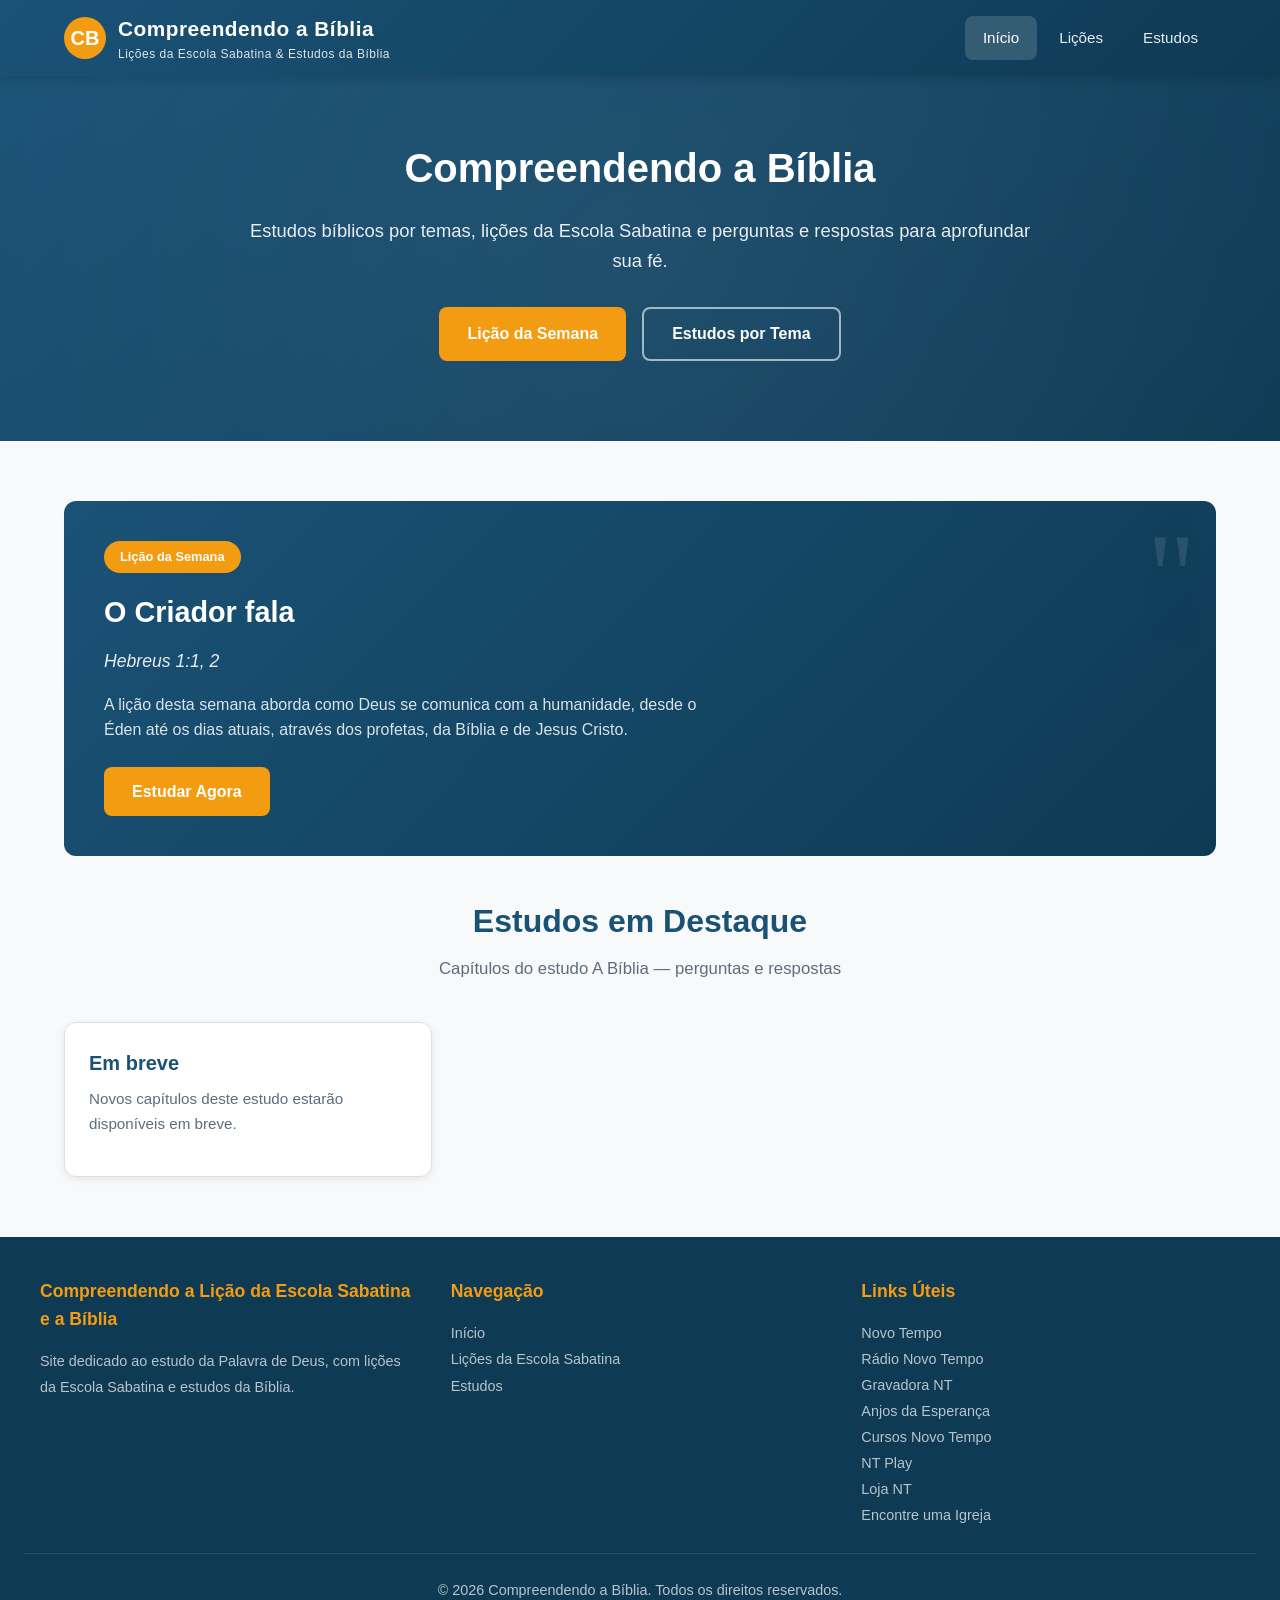
==== index.html @ a10a96a2 "02-10-26 -a correção perguntas" ====
<!DOCTYPE html>
<html lang="pt-BR">
<head>
  <meta charset="UTF-8">
  <meta name="viewport" content="width=device-width, initial-scale=1.0">
  <title>Compreendendo a Lição da Escola Sabatina e a Bíblia — Estudos Bíblicos</title>
  <meta name="description" content="Site dedicado ao estudo da Palavra de Deus, com lições da Escola Sabatina e estudos da Bíblia.">
  <link rel="stylesheet" href="css/style.css">
  <link rel="icon" href="data:image/svg+xml,<svg xmlns='http://www.w3.org/2000/svg' viewBox='0 0 100 100'><text y='.9em' font-size='90'>📖</text></svg>">
</head>
<body>
  <header class="header">
    <div class="header-top">
      <a href="index.html" class="logo">
        <div class="logo-icon">CB</div>
        <div class="logo-text">
          Compreendendo a Bíblia
          <span>Lições da Escola Sabatina & Estudos da Bíblia</span>
        </div>
      </a>
      <button class="nav-toggle" id="navToggle" aria-label="Menu">☰</button>
      <nav class="nav" id="nav">
        <a href="index.html" class="active">Início</a>
        <a href="licoes.html">Lições</a>
        <a href="tema-biblia.html">Estudos</a>
      </nav>
    </div>
  </header>

  <main id="app">
    <!-- Conteúdo renderizado via JavaScript -->
  </main>

  <footer class="footer">
    <div class="footer-content">
      <div>
        <h3>Compreendendo a Lição da Escola Sabatina e a Bíblia</h3>
        <p>Site dedicado ao estudo da Palavra de Deus, com lições da Escola Sabatina e estudos da Bíblia.</p>
      </div>
      <div>
        <h3>Navegação</h3>
        <p><a href="index.html">Início</a></p>
        <p><a href="licoes.html">Lições da Escola Sabatina</a></p>
        <a href="tema-biblia.html">Estudos</a>
      </div>
      <div>
        <h3>Links Úteis</h3>
        <p><a href="https://www.novotempo.com/" target="_blank" rel="noopener">Novo Tempo</a></p>
        <p><a href="https://www.novotempo.com/radio/" target="_blank" rel="noopener">Rádio Novo Tempo</a></p>
        <p><a href="https://www.youtube.com/@GravadoraNT" target="_blank" rel="noopener">Gravadora NT</a></p>
        <p><a href="https://www.anjosdaesperanca.com/" target="_blank" rel="noopener">Anjos da Esperança</a></p>
        <p><a href="https://novotempocursos.com/pt/" target="_blank" rel="noopener">Cursos Novo Tempo</a></p>
        <p><a href="https://www.ntplay.com/home/index.html" target="_blank" rel="noopener">NT Play</a></p>
        <p><a href="https://loja.novotempo.com/" target="_blank" rel="noopener">Loja NT</a></p>
        <p><a href="https://igrejas.adventistas.org/" target="_blank" rel="noopener">Encontre uma Igreja</a></p>
      </div>
    </div>
    <div class="footer-bottom">
      <p>&copy; 2026 Compreendendo a Bíblia. Todos os direitos reservados.</p>
    </div>
  </footer>

  <script src="js/data.js"></script>
  <script src="js/data-loader.js"></script>
  <script src="js/app.js"></script>

</body>
</html>
---- css/style.css ----
/* ============================================================
   ESTILOS DO SITE — Compreendendo a Bíblia
   ============================================================ */

:root {
  --primary: #1a5276;
  --primary-dark: #0e3a54;
  --primary-light: #2980b9;
  --secondary: #f39c12;
  --secondary-dark: #d68910;
  --accent: #27ae60;
  --text: #2c3e50;
  --text-light: #5d6d7e;
  --bg: #f8f9fa;
  --bg-card: #ffffff;
  --border: #e0e0e0;
  --shadow: 0 2px 8px rgba(0, 0, 0, 0.08);
  --shadow-hover: 0 4px 16px rgba(0, 0, 0, 0.12);
  --radius: 8px;
  --radius-lg: 12px;
  --transition: all 0.3s ease;
}

* {
  margin: 0;
  padding: 0;
  box-sizing: border-box;
}

html {
  scroll-behavior: smooth;
}

body {
  font-family: 'Segoe UI', Tahoma, Geneva, Verdana, sans-serif;
  background-color: var(--bg);
  color: var(--text);
  line-height: 1.6;
  min-height: 100vh;
  display: flex;
  flex-direction: column;
}

/* ============ HEADER ============ */
.header {
  background: linear-gradient(135deg, var(--primary) 0%, var(--primary-dark) 100%);
  color: white;
  padding: 0;
  position: sticky;
  top: 0;
  z-index: 1000;
  box-shadow: 0 2px 10px rgba(0, 0, 0, 0.15);
}

.header-top {
  display: flex;
  align-items: center;
  justify-content: space-between;
  padding: 12px 24px;
  max-width: 1200px;
  margin: 0 auto;
}

.logo {
  display: flex;
  align-items: center;
  gap: 12px;
  text-decoration: none;
  color: white;
}

.logo-icon {
  width: 42px;
  height: 42px;
  background: var(--secondary);
  border-radius: 50%;
  display: flex;
  align-items: center;
  justify-content: center;
  font-size: 20px;
  font-weight: bold;
}

.logo-text {
  font-size: 1.3rem;
  font-weight: 700;
  letter-spacing: 0.5px;
}

.logo-text span {
  display: block;
  font-size: 0.75rem;
  font-weight: 400;
  opacity: 0.85;
}

.nav-toggle {
  display: none;
  background: none;
  border: none;
  color: white;
  font-size: 1.5rem;
  cursor: pointer;
  padding: 8px;
}

.nav {
  display: flex;
  gap: 4px;
}

.nav a {
  color: rgba(255, 255, 255, 0.9);
  text-decoration: none;
  padding: 10px 18px;
  border-radius: var(--radius);
  font-weight: 500;
  font-size: 0.95rem;
  transition: var(--transition);
}

.nav a:hover,
.nav a.active {
  background: rgba(255, 255, 255, 0.15);
  color: white;
}

/* Dropdown Menu */
.nav-dropdown {
  position: relative;
}

.nav-dropdown-toggle {
  display: flex;
  align-items: center;
  gap: 4px;
}

.nav-dropdown-menu {
  display: none;
  position: absolute;
  top: 100%;
  left: 0;
  background: var(--primary-dark);
  min-width: 180px;
  border-radius: var(--radius);
  padding: 8px 0;
  box-shadow: 0 4px 12px rgba(0, 0, 0, 0.15);
  z-index: 1001;
}

.nav-dropdown:hover .nav-dropdown-menu {
  display: block;
}

.nav-dropdown-menu a {
  display: block;
  padding: 10px 20px;
  color: rgba(255, 255, 255, 0.9);
  text-decoration: none;
  transition: var(--transition);
}

.nav-dropdown-menu a:hover {
  background: rgba(255, 255, 255, 0.1);
  color: white;
}

/* ============ HERO ============ */
.hero {
  background: linear-gradient(135deg, var(--primary) 0%, var(--primary-dark) 100%);
  color: white;
  padding: 60px 24px 80px;
  text-align: center;
  position: relative;
  overflow: hidden;
}

.hero::before {
  content: '';
  position: absolute;
  top: -50%;
  left: -50%;
  width: 200%;
  height: 200%;
  background: radial-gradient(circle, rgba(255,255,255,0.05) 0%, transparent 60%);
  animation: pulse 8s ease-in-out infinite;
}

@keyframes pulse {
  0%, 100% { transform: scale(1); }
  50% { transform: scale(1.05); }
}

.hero-content {
  position: relative;
  z-index: 1;
  max-width: 800px;
  margin: 0 auto;
}

.hero h1 {
  font-size: 2.5rem;
  margin-bottom: 16px;
  font-weight: 700;
}

.hero p {
  font-size: 1.15rem;
  opacity: 0.9;
  margin-bottom: 32px;
}

.hero-cta {
  display: flex;
  gap: 16px;
  justify-content: center;
  flex-wrap: wrap;
}

/* ============ BOTÕES ============ */
.btn {
  display: inline-flex;
  align-items: center;
  gap: 8px;
  padding: 12px 28px;
  border-radius: var(--radius);
  font-size: 1rem;
  font-weight: 600;
  text-decoration: none;
  cursor: pointer;
  border: none;
  transition: var(--transition);
}

.btn-primary {
  background: var(--secondary);
  color: white;
}

.btn-primary:hover {
  background: var(--secondary-dark);
  transform: translateY(-2px);
  box-shadow: 0 4px 12px rgba(243, 156, 18, 0.4);
}

.btn-outline {
  background: transparent;
  color: white;
  border: 2px solid rgba(255, 255, 255, 0.6);
}

.btn-outline:hover {
  background: rgba(255, 255, 255, 0.1);
  border-color: white;
}

.btn-small {
  padding: 8px 16px;
  font-size: 0.875rem;
}

/* ============ CONTAINER ============ */
.container {
  max-width: 1200px;
  margin: 0 auto;
  padding: 0 24px;
  width: 100%;
}

.section {
  padding: 60px 0;
}

.section-title {
  text-align: center;
  margin-bottom: 40px;
}

.section-title h2 {
  font-size: 2rem;
  color: var(--primary);
  margin-bottom: 8px;
}

.section-title p {
  color: var(--text-light);
  font-size: 1.05rem;
}

/* ============ CARDS ============ */
.cards-grid {
  display: grid;
  grid-template-columns: repeat(auto-fill, minmax(320px, 1fr));
  gap: 24px;
}

.card {
  background: var(--bg-card);
  border-radius: var(--radius-lg);
  padding: 24px;
  box-shadow: var(--shadow);
  transition: var(--transition);
  border: 1px solid var(--border);
  display: flex;
  flex-direction: column;
}

.card:hover {
  transform: translateY(-4px);
  box-shadow: var(--shadow-hover);
}

.card-badge {
  display: inline-block;
  background: var(--primary);
  color: white;
  padding: 4px 12px;
  border-radius: 20px;
  font-size: 0.75rem;
  font-weight: 600;
  margin-bottom: 12px;
  width: fit-content;
}

.card-badge.secondary {
  background: var(--secondary);
}

.card-badge.accent {
  background: var(--accent);
}

.card h3 {
  font-size: 1.25rem;
  color: var(--primary);
  margin-bottom: 8px;
}

.card .versiculo {
  color: var(--secondary-dark);
  font-weight: 600;
  font-size: 0.9rem;
  margin-bottom: 12px;
}

.card p {
  color: var(--text-light);
  font-size: 0.95rem;
  flex-grow: 1;
  margin-bottom: 16px;
}

.card-footer {
  display: flex;
  justify-content: space-between;
  align-items: center;
  padding-top: 16px;
  border-top: 1px solid var(--border);
}

.card-date {
  font-size: 0.85rem;
  color: var(--text-light);
}

/* ============ LIÇÃO DA SEMANA ============ */
.licao-destaque {
  background: linear-gradient(135deg, var(--primary) 0%, var(--primary-dark) 100%);
  color: white;
  border-radius: var(--radius-lg);
  padding: 40px;
  margin-bottom: 40px;
  position: relative;
  overflow: hidden;
}

.licao-destaque::before {
  content: '"';
  position: absolute;
  top: -20px;
  right: 20px;
  font-size: 120px;
  opacity: 0.1;
  font-family: Georgia, serif;
}

.licao-destaque .badge {
  display: inline-block;
  background: var(--secondary);
  color: white;
  padding: 6px 16px;
  border-radius: 20px;
  font-size: 0.8rem;
  font-weight: 600;
  margin-bottom: 16px;
}

.licao-destaque h2 {
  font-size: 1.8rem;
  margin-bottom: 12px;
}

.licao-destaque .versiculo {
  font-size: 1.1rem;
  opacity: 0.9;
  margin-bottom: 16px;
  font-style: italic;
}

.licao-destaque p {
  opacity: 0.85;
  margin-bottom: 24px;
  max-width: 600px;
}

/* ============ BUSCA E FILTROS ============ */
.search-section {
  background: var(--bg-card);
  padding: 24px;
  border-radius: var(--radius-lg);
  box-shadow: var(--shadow);
  margin-bottom: 32px;
}

.search-box {
  display: flex;
  gap: 12px;
  margin-bottom: 20px;
}

.search-input {
  flex: 1;
  padding: 12px 16px;
  border: 2px solid var(--border);
  border-radius: var(--radius);
  font-size: 1rem;
  transition: var(--transition);
}

.search-input:focus {
  outline: none;
  border-color: var(--primary-light);
}

.filter-tags {
  display: flex;
  flex-wrap: wrap;
  gap: 8px;
}

.filter-tag {
  padding: 6px 16px;
  border: 1px solid var(--border);
  border-radius: 20px;
  background: white;
  cursor: pointer;
  font-size: 0.875rem;
  transition: var(--transition);
  color: var(--text);
}

.filter-tag:hover,
.filter-tag.active {
  background: var(--primary);
  color: white;
  border-color: var(--primary);
}

/* ============ PÁGINA DE DETALHE ============ */
.detalhe-header {
  background: linear-gradient(135deg, var(--primary) 0%, var(--primary-dark) 100%);
  color: white;
  padding: 40px 24px;
  text-align: center;
}

.detalhe-header h1 {
  font-size: 2rem;
  margin-bottom: 8px;
}

.detalhe-header .versiculo {
  font-size: 1.1rem;
  opacity: 0.9;
  font-style: italic;
}

.detalhe-content {
  max-width: 800px;
  margin: 0 auto;
  padding: 40px 24px;
}

.texto-biblico {
  background: #fef9e7;
  border-left: 4px solid var(--secondary);
  padding: 24px;
  border-radius: 0 var(--radius) var(--radius) 0;
  margin-bottom: 32px;
  font-size: 1.1rem;
  line-height: 1.8;
  color: var(--text);
}

.texto-biblico .ref {
  display: block;
  margin-top: 12px;
  font-weight: 600;
  color: var(--secondary-dark);
  font-size: 0.95rem;
}

/* ============ ABERTURA DA LIÇÃO ============ */
.abertura-licao {
  background: linear-gradient(135deg, #f8f9fa 0%, #e9ecef 100%);
  border-left: 4px solid var(--secondary);
  padding: 24px;
  border-radius: 0 var(--radius) var(--radius) 0;
  margin-bottom: 32px;
}

.abertura-versiculo {
  font-size: 1.1rem;
  font-style: italic;
  color: var(--text);
  margin-bottom: 16px;
  line-height: 1.8;
}

.abertura-periodo {
  font-size: 0.9rem;
  font-weight: 600;
  color: var(--secondary-dark);
  margin-bottom: 16px;
  text-transform: uppercase;
  letter-spacing: 0.5px;
}

.abertura-resumo {
  font-size: 1rem;
  color: var(--text);
  line-height: 1.8;
  margin-bottom: 16px;
}

.abertura-reflexao {
  font-size: 0.95rem;
  color: var(--text-light);
  line-height: 1.7;
  font-style: italic;
}

/* ============ PERGUNTAS E RESPOSTAS ============ */
.perguntas-section {
  margin-top: 40px;
}

.perguntas-section h2 {
  font-size: 1.5rem;
  color: var(--primary);
  margin-bottom: 24px;
  text-align: center;
}

.pergunta-card {
  background: var(--bg-card);
  border-radius: var(--radius-lg);
  margin-bottom: 16px;
  box-shadow: var(--shadow);
  overflow: hidden;
  border: 1px solid var(--border);
}

.pergunta-header {
  width: 100%;
  display: flex;
  align-items: center;
  gap: 12px;
  padding: 20px 24px;
  background: none;
  border: none;
  cursor: pointer;
  text-align: left;
  font-size: 1rem;
  font-weight: 600;
  color: var(--primary);
  transition: var(--transition);
}

.pergunta-header:hover {
  background: #f0f7ff;
}

.pergunta-header .icon {
  width: 32px;
  height: 32px;
  background: var(--primary);
  color: white;
  border-radius: 50%;
  display: flex;
  align-items: center;
  justify-content: center;
  font-size: 0.875rem;
  flex-shrink: 0;
  transition: var(--transition);
}

.pergunta-card.aberta .pergunta-header .icon {
  background: var(--secondary);
  transform: rotate(45deg);
}

.pergunta-body {
  max-height: 0;
  overflow: hidden;
  transition: max-height 0.3s ease;
}

.pergunta-card.aberta .pergunta-body {
  max-height: 500px;
}

.pergunta-body-inner {
  padding: 0 24px 20px 68px;
  color: var(--text-light);
  line-height: 1.7;
}

/* ============ NAVEGAÇÃO ENTRE LIÇÕES ============ */
.navegacao-licoes {
  display: flex;
  justify-content: space-between;
  align-items: center;
  margin-top: 40px;
  padding-top: 24px;
  border-top: 1px solid var(--border);
}

.nav-licao {
  display: flex;
  align-items: center;
  gap: 8px;
  padding: 12px 20px;
  background: var(--bg-card);
  border: 1px solid var(--border);
  border-radius: var(--radius);
  text-decoration: none;
  color: var(--text);
  font-weight: 500;
  transition: var(--transition);
}

.nav-licao:hover {
  background: var(--primary);
  color: white;
  border-color: var(--primary);
}

.nav-licao.disabled {
  opacity: 0.4;
  pointer-events: none;
}

/* ============ ESTATÍSTICAS ============ */
.stats {
  display: grid;
  grid-template-columns: repeat(auto-fit, minmax(200px, 1fr));
  gap: 24px;
  margin-bottom: 40px;
}

.stat-card {
  background: var(--bg-card);
  border-radius: var(--radius-lg);
  padding: 24px;
  text-align: center;
  box-shadow: var(--shadow);
  border: 1px solid var(--border);
  position: relative;
  transition: var(--transition);
}

.stat-card-link {
  cursor: pointer;
  text-decoration: none;
  color: inherit;
  display: block;
}

.stat-card-link:hover {
  transform: translateY(-4px);
  box-shadow: var(--shadow-hover);
  border-color: var(--primary);
}

.stat-card-link:hover .stat-number {
  color: var(--primary-light);
}

.stat-arrow {
  position: absolute;
  bottom: 16px;
  right: 16px;
  font-size: 0.9rem;
  color: var(--text-light);
  opacity: 0;
  transition: var(--transition);
}

.stat-card-link:hover .stat-arrow {
  opacity: 1;
  color: var(--primary);
}

.stat-number {
  font-size: 2.5rem;
  font-weight: 700;
  color: var(--primary);
}

.stat-label {
  color: var(--text-light);
  font-size: 0.9rem;
  margin-top: 4px;
}

/* ============ FOOTER ============ */
.footer {
  background: var(--primary-dark);
  color: white;
  padding: 40px 24px;
  margin-top: auto;
}

.footer-content {
  max-width: 1200px;
  margin: 0 auto;
  display: grid;
  grid-template-columns: repeat(auto-fit, minmax(250px, 1fr));
  gap: 32px;
}

.footer h3 {
  font-size: 1.1rem;
  margin-bottom: 16px;
  color: var(--secondary);
}

.footer p,
.footer a {
  color: rgba(255, 255, 255, 0.7);
  text-decoration: none;
  font-size: 0.9rem;
  line-height: 1.8;
}

.footer a:hover {
  color: white;
}

.footer-bottom {
  text-align: center;
  padding-top: 24px;
  margin-top: 24px;
  border-top: 1px solid rgba(255, 255, 255, 0.1);
  color: rgba(255, 255, 255, 0.5);
  font-size: 0.85rem;
}

/* ============ VAZIO ============ */
.empty-state {
  text-align: center;
  padding: 60px 24px;
  color: var(--text-light);
}

.empty-state .icon {
  font-size: 3rem;
  margin-bottom: 16px;
}

.empty-state h3 {
  font-size: 1.25rem;
  margin-bottom: 8px;
  color: var(--text);
}

/* ============ RESPONSIVO ============ */
@media (max-width: 768px) {
  .nav-toggle {
    display: block;
  }

  .nav {
    display: none;
    position: absolute;
    top: 100%;
    left: 0;
    right: 0;
    background: var(--primary-dark);
    flex-direction: column;
    padding: 16px;
    gap: 4px;
  }

  .nav.open {
    display: flex;
  }

  .nav a {
    padding: 12px 16px;
  }

  .hero h1 {
    font-size: 1.8rem;
  }

  .hero p {
    font-size: 1rem;
  }

  .section {
    padding: 40px 0;
  }

  .section-title h2 {
    font-size: 1.5rem;
  }

  .cards-grid {
    grid-template-columns: 1fr;
  }

  .licao-destaque {
    padding: 24px;
  }

  .licao-destaque h2 {
    font-size: 1.4rem;
  }

  .search-box {
    flex-direction: column;
  }

  .navegacao-licoes {
    flex-direction: column;
    gap: 12px;
  }

  .nav-licao {
    width: 100%;
    justify-content: center;
  }

  .pergunta-body-inner {
    padding-left: 24px;
  }
}

/* ============ ANIMAÇÕES ============ */
@keyframes fadeIn {
  from { opacity: 0; transform: translateY(10px); }
  to { opacity: 1; transform: translateY(0); }
}

.card {
  animation: fadeIn 0.4s ease forwards;
}

.card:nth-child(1) { animation-delay: 0.05s; }
.card:nth-child(2) { animation-delay: 0.1s; }
.card:nth-child(3) { animation-delay: 0.15s; }
.card:nth-child(4) { animation-delay: 0.2s; }
.card:nth-child(5) { animation-delay: 0.25s; }
.card:nth-child(6) { animation-delay: 0.3s; }

/* ============ PÁGINA DO PROFESSOR ============ */
.professor-header {
  background: linear-gradient(135deg, var(--primary) 0%, var(--primary-dark) 100%);
  color: white;
  padding: 60px 24px;
  text-align: center;
}

.professor-badge {
  display: inline-block;
  background: var(--secondary);
  color: white;
  padding: 6px 16px;
  border-radius: 20px;
  font-size: 0.8rem;
  font-weight: 600;
  margin-bottom: 16px;
}

.professor-header h1 {
  font-size: 2.2rem;
  margin-bottom: 12px;
}

.professor-subtitulo {
  font-size: 1.1rem;
  opacity: 0.9;
  margin-bottom: 16px;
}

.professor-licao {
  font-size: 0.95rem;
  opacity: 0.85;
}

.professor-objetivo {
  background: linear-gradient(135deg, #e8f6f3 0%, #d1f2eb 100%);
  border-left: 4px solid var(--accent);
  padding: 28px;
  border-radius: var(--radius);
  margin-bottom: 32px;
  box-shadow: var(--shadow);
  position: relative;
  overflow: hidden;
}

.professor-objetivo::after {
  content: "🎯";
  position: absolute;
  right: 20px;
  top: 50%;
  transform: translateY(-50%);
  font-size: 3rem;
  opacity: 0.15;
}

.professor-objetivo h3 {
  color: var(--accent);
  margin-bottom: 12px;
  font-size: 1.15rem;
}

.professor-objetivo p {
  position: relative;
  z-index: 1;
}

.professor-versiculo {
  background: linear-gradient(135deg, #fef9e7 0%, #fdebd0 100%);
  border-left: 4px solid var(--secondary);
  padding: 28px;
  border-radius: var(--radius);
  margin-bottom: 32px;
  box-shadow: var(--shadow);
  position: relative;
  overflow: hidden;
}

.professor-versiculo::after {
  content: "📖";
  position: absolute;
  right: 20px;
  top: 50%;
  transform: translateY(-50%);
  font-size: 3rem;
  opacity: 0.15;
}

.professor-versiculo h3 {
  color: var(--secondary-dark);
  margin-bottom: 12px;
  font-size: 1.15rem;
}

.professor-versiculo p {
  font-size: 1.1rem;
  font-style: italic;
  line-height: 1.8;
  position: relative;
  z-index: 1;
}

.professor-orientacoes {
  background: var(--bg-card);
  border-radius: var(--radius-lg);
  padding: 28px;
  box-shadow: var(--shadow);
  margin-bottom: 32px;
  border: 1px solid var(--border);
  position: relative;
  overflow: hidden;
}

.professor-orientacoes::before {
  content: "";
  position: absolute;
  top: 0;
  left: 0;
  width: 100%;
  height: 4px;
  background: linear-gradient(90deg, var(--accent), var(--primary-light), var(--primary));
}

.professor-orientacoes h3 {
  color: var(--primary);
  margin-bottom: 20px;
  font-size: 1.15rem;
  display: flex;
  align-items: center;
  gap: 8px;
}

.professor-orientacoes h3::before {
  content: "🎯";
}

.professor-orientacoes ul {
  list-style: none;
  padding-left: 0;
  display: grid;
  gap: 12px;
}

.professor-orientacoes li {
  padding: 14px 16px;
  background: #f0fdf4;
  border-radius: var(--radius);
  border-left: 3px solid var(--accent);
  line-height: 1.7;
  color: var(--text);
  transition: var(--transition);
}

.professor-orientacoes li:hover {
  background: #dcfce7;
  transform: translateX(4px);
}

.professor-orientacoes li::before {
  content: "✓";
  color: var(--accent);
  font-weight: bold;
  margin-right: 10px;
}

.professor-slides {
  margin-bottom: 32px;
}

.professor-slides h3 {
  color: var(--primary);
  margin-bottom: 24px;
  font-size: 1.3rem;
  text-align: center;
}

.slide-card {
  background: var(--bg-card);
  border-radius: var(--radius-lg);
  padding: 0;
  box-shadow: var(--shadow);
  margin-bottom: 24px;
  border: 1px solid var(--border);
  overflow: hidden;
  transition: var(--transition);
}

.slide-card:hover {
  box-shadow: var(--shadow-hover);
  transform: translateY(-2px);
}

.slide-header {
  display: flex;
  align-items: center;
  gap: 16px;
  padding: 20px 24px;
  background: linear-gradient(135deg, var(--primary) 0%, var(--primary-dark) 100%);
  color: white;
}

.slide-number {
  width: 44px;
  height: 44px;
  background: var(--secondary);
  color: white;
  border-radius: 12px;
  display: flex;
  align-items: center;
  justify-content: center;
  font-weight: 700;
  font-size: 1.2rem;
  flex-shrink: 0;
  box-shadow: 0 2px 8px rgba(0, 0, 0, 0.2);
}

.slide-header h4 {
  color: white;
  font-size: 1.15rem;
  font-weight: 600;
}

.slide-topicos {
  list-style: none;
  padding: 20px 24px;
  display: grid;
  gap: 12px;
}

.slide-topicos li {
  padding: 12px 16px;
  padding-left: 40px;
  position: relative;
  line-height: 1.6;
  color: var(--text);
  background: #f8f9fa;
  border-radius: var(--radius);
  border-left: 3px solid var(--primary-light);
  transition: var(--transition);
}

.slide-topicos li:hover {
  background: #e8f4fd;
  border-left-color: var(--secondary);
}

.slide-topicos li::before {
  content: "▸";
  color: var(--secondary);
  font-weight: bold;
  position: absolute;
  left: 16px;
  top: 12px;
}

.slide-nota {
  background: linear-gradient(135deg, #fff3cd 0%, #ffeaa7 100%);
  border-left: 4px solid var(--secondary);
  padding: 16px 20px;
  margin: 0 24px 24px;
  border-radius: var(--radius);
  font-size: 0.95rem;
  color: var(--text);
  position: relative;
}

.slide-nota::before {
  content: "💡";
  position: absolute;
  top: -10px;
  left: 16px;
  font-size: 1.2rem;
}

.professor-aprofundamento {
  margin-bottom: 32px;
}

.professor-aprofundamento h3 {
  color: var(--primary);
  margin-bottom: 24px;
  font-size: 1.3rem;
  text-align: center;
}

.aprofundamento-card {
  background: var(--bg-card);
  border-radius: var(--radius-lg);
  padding: 28px;
  box-shadow: var(--shadow);
  margin-bottom: 20px;
  border: 1px solid var(--border);
  border-left: 4px solid var(--primary-light);
  position: relative;
  overflow: hidden;
  transition: var(--transition);
}

.aprofundamento-card::before {
  content: "";
  position: absolute;
  top: 0;
  right: 0;
  width: 120px;
  height: 120px;
  background: radial-gradient(circle, rgba(26, 82, 118, 0.05) 0%, transparent 70%);
  border-radius: 50%;
  transform: translate(40%, -40%);
}

.aprofundamento-card:hover {
  box-shadow: var(--shadow-hover);
  transform: translateY(-2px);
}

.aprofundamento-card h4 {
  color: var(--primary);
  margin-bottom: 16px;
  font-size: 1.15rem;
  display: flex;
  align-items: center;
  gap: 8px;
}

.aprofundamento-card h4::before {
  content: "📖";
  font-size: 1.2rem;
}

.aprofundamento-card p {
  color: var(--text-light);
  line-height: 1.8;
  position: relative;
  z-index: 1;
}

@media (max-width: 768px) {
  .professor-header {
    padding: 40px 16px;
  }

  .professor-header h1 {
    font-size: 1.5rem;
  }

  .professor-subtitulo {
    font-size: 0.95rem;
  }

  .professor-licao {
    font-size: 0.85rem;
  }

  .professor-objetivo,
  .professor-versiculo,
  .professor-orientacoes,
  .slide-card,
  .aprofundamento-card {
    padding: 20px;
  }

  .professor-objetivo::after,
  .professor-versiculo::after {
    font-size: 2rem;
    right: 10px;
  }

  .slide-header {
    flex-direction: column;
    align-items: flex-start;
    gap: 12px;
    padding: 16px 20px;
  }

  .slide-number {
    width: 36px;
    height: 36px;
    font-size: 1rem;
  }

  .slide-header h4 {
    font-size: 1rem;
  }

  .slide-topicos {
    padding: 16px 20px;
    gap: 10px;
  }

  .slide-topicos li {
    padding: 10px 12px;
    padding-left: 32px;
    font-size: 0.9rem;
  }

  .slide-topicos li::before {
    left: 12px;
    top: 10px;
  }

  .slide-nota {
    margin: 0 20px 20px;
    padding: 12px 16px;
    font-size: 0.85rem;
  }

  .professor-orientacoes li {
    padding: 12px;
    font-size: 0.9rem;
  }

  .aprofundamento-card h4 {
    font-size: 1rem;
  }

  .aprofundamento-card p {
    font-size: 0.9rem;
  }

  .navegacao-licoes {
    flex-direction: column;
    gap: 12px;
  }

  .nav-licao {
    width: 100%;
    justify-content: center;
  }
}

@media (max-width: 480px) {
  .professor-header h1 {
    font-size: 1.3rem;
  }

  .slide-topicos li {
    font-size: 0.85rem;
  }

  .btn {
    padding: 10px 20px;
    font-size: 0.9rem;
  }
}

/* ============ TEMA BÍBLIA ============ */
.tema-container {
  display: flex;
  min-height: calc(100vh - 200px);
}

.tema-sidebar {
  width: 280px;
  background: var(--bg-card);
  border-right: 1px solid var(--border);
  position: sticky;
  top: 74px;
  height: calc(100vh - 74px);
  overflow-y: auto;
  flex-shrink: 0;
}

.tema-sidebar-header {
  display: flex;
  align-items: center;
  justify-content: space-between;
  padding: 16px 20px;
  border-bottom: 1px solid var(--border);
  background: var(--primary);
  color: white;
}

.tema-sidebar-header h3 {
  font-size: 1rem;
  font-weight: 600;
}

.tema-sidebar-toggle {
  display: none;
  background: none;
  border: none;
  color: white;
  font-size: 1.2rem;
  cursor: pointer;
}

.tema-sidebar-nav {
  padding: 12px 0;
}

.tema-sidebar-nav a {
  display: block;
  padding: 10px 20px;
  color: var(--text);
  text-decoration: none;
  font-size: 0.9rem;
  border-left: 3px solid transparent;
  transition: var(--transition);
}

.tema-sidebar-nav a:hover {
  background: #f0f7ff;
  border-left-color: var(--primary-light);
}

.tema-sidebar-nav a.active {
  background: #e8f4fd;
  border-left-color: var(--primary);
  color: var(--primary);
  font-weight: 600;
}

.tema-main {
  flex: 1;
  padding: 0;
  min-width: 0;
}

@media (max-width: 768px) {
  .tema-container {
    flex-direction: column;
  }

  .tema-sidebar {
    width: 100%;
    position: relative;
    top: 0;
    height: auto;
    border-right: none;
    border-bottom: 1px solid var(--border);
  }

  .tema-sidebar-toggle {
    display: block;
  }

  .tema-sidebar-nav {
    display: none;
    padding: 8px 0;
  }

  .tema-sidebar-nav.open {
    display: block;
  }

  .tema-sidebar-nav a {
    padding: 12px 20px;
  }
}
.capitulo-titulo {
  margin-bottom: 24px;
}

.capitulo-titulo h2 {
  color: var(--primary);
  font-size: 1.5rem;
  padding-bottom: 12px;
  border-bottom: 3px solid var(--secondary);
}

.secao-titulo {
  margin-bottom: 24px;
}

.secao-titulo h3 {
  color: var(--primary-dark);
  font-size: 1.2rem;
  padding: 12px 16px;
  background: #e8f4fd;
  border-radius: var(--radius);
  border-left: 4px solid var(--primary);
}

/* Seletor global de versão - FIXO NO TOPO */
.versao-global {
  position: sticky;
  top: 74px;
  z-index: 100;
  background: var(--bg-card);
  border: 1px solid var(--border);
  border-radius: var(--radius);
  overflow: hidden;
  margin-bottom: 32px;
  box-shadow: var(--shadow);
}

.versao-global-titulo {
  background: linear-gradient(135deg, var(--primary) 0%, var(--primary-dark) 100%);
  color: white;
  padding: 12px 20px;
  font-size: 1rem;
  font-weight: 600;
  text-align: center;
}

.versao-global-tabs {
  display: flex;
  background: #f8f9fa;
  border-bottom: 1px solid var(--border);
}

.versao-global-tabs .versao-tab {
  flex: 1;
  padding: 14px 20px;
  border: none;
  background: transparent;
  cursor: pointer;
  font-size: 0.9rem;
  font-weight: 600;
  color: var(--text-light);
  transition: var(--transition);
}

.versao-global-tabs .versao-tab:hover {
  background: #e8f4fd;
  color: var(--primary);
}

.versao-global-tabs .versao-tab.active {
  background: var(--primary);
  color: white;
}

/* Perguntas */
.biblia-pergunta {
  background: var(--bg-card);
  border: 1px solid var(--border);
  border-radius: var(--radius-lg);
  margin-bottom: 16px;
  box-shadow: var(--shadow);
}

.pergunta-header {
  display: flex;
  align-items: center;
  gap: 16px;
  padding: 20px 24px;
  background: #f8f9fa;
  border-bottom: 1px solid var(--border);
}

.pergunta-numero {
  width: 36px;
  height: 36px;
  background: var(--primary);
  color: white;
  border-radius: 50%;
  display: flex;
  align-items: center;
  justify-content: center;
  font-weight: 700;
  font-size: 0.9rem;
  flex-shrink: 0;
}

.pergunta-texto {
  font-size: 1rem;
  font-weight: 600;
  color: var(--primary);
  flex: 1;
}

.pergunta-content {
  padding: 20px 24px;
}

.versiculo-biblia {
  background: #fef9e7;
  border-left: 4px solid var(--secondary);
  padding: 16px;
  border-radius: var(--radius);
  margin-bottom: 16px;
}

.versiculo-biblia strong {
  color: var(--secondary-dark);
  display: block;
  margin-bottom: 8px;
  font-size: 0.9rem;
}

.versiculo-biblia p {
  font-style: italic;
  line-height: 1.8;
  color: var(--text);
}

/* Resposta escondida */
.resposta-biblia {
  background: #f8f9fa;
  border: 1px solid var(--border);
  border-radius: var(--radius);
  overflow: hidden;
}

.btn-resposta {
  width: 100%;
  display: flex;
  align-items: center;
  justify-content: center;
  gap: 8px;
  padding: 14px 20px;
  background: var(--primary);
  color: white;
  border: none;
  border-radius: var(--radius);
  font-size: 0.95rem;
  font-weight: 600;
  cursor: pointer;
  transition: var(--transition);
}

.btn-resposta:hover {
  background: var(--primary-dark);
}

.btn-resposta .icone-resposta {
  font-size: 1.2rem;
  font-weight: bold;
  transition: var(--transition);
}

.btn-resposta.aberta .icone-resposta {
  transform: rotate(45deg);
}

.resposta-conteudo {
  max-height: 0;
  overflow: hidden;
  transition: max-height 0.3s ease;
  background: #d4edda;
  border-left: 4px solid var(--accent);
}

.resposta-conteudo.aberta {
  max-height: 500px;
  padding: 16px;
}

.resposta-conteudo strong {
  color: var(--accent);
  display: block;
  margin-bottom: 8px;
  font-size: 0.9rem;
  text-transform: uppercase;
  letter-spacing: 0.5px;
}

/* Card de estudo na página de estudos */
.estudo-card {
  cursor: pointer;
  transition: var(--transition);
}

/* Perguntas na página de detalhe */
.pergunta-card {
  background: var(--bg-card);
  border: 1px solid var(--border);
  border-radius: var(--radius-lg);
  margin-bottom: 16px;
  overflow: hidden;
  box-shadow: var(--shadow);
}

.pergunta-header {
  display: flex;
  align-items: center;
  gap: 16px;
  padding: 20px 24px;
  background: #f8f9fa;
  border-bottom: 1px solid var(--border);
}

.pergunta-numero {
  width: 36px;
  height: 36px;
  background: var(--primary);
  color: white;
  border-radius: 50%;
  display: flex;
  align-items: center;
  justify-content: center;
  font-weight: 700;
  font-size: 0.9rem;
  flex-shrink: 0;
}

.pergunta-texto {
  font-size: 1rem;
  font-weight: 600;
  color: var(--primary);
  flex: 1;
}

.pergunta-content {
  padding: 20px 24px;
}

/* Resposta escondida */
.resposta-biblia {
  background: #f8f9fa;
  border: 1px solid var(--border);
  border-radius: var(--radius);
  overflow: hidden;
}

.btn-resposta {
  width: 100%;
  display: flex;
  align-items: center;
  justify-content: center;
  gap: 8px;
  padding: 14px 20px;
  background: var(--primary);
  color: white;
  border: none;
  border-radius: var(--radius);
  font-size: 0.95rem;
  font-weight: 600;
  cursor: pointer;
  transition: var(--transition);
}

.btn-resposta:hover {
  background: var(--primary-dark);
}

.btn-resposta .icone-resposta {
  font-size: 1.2rem;
  font-weight: bold;
  transition: var(--transition);
}

.btn-resposta.aberta .icone-resposta {
  transform: rotate(45deg);
}

.resposta-conteudo {
  max-height: 0;
  overflow: hidden;
  transition: max-height 0.3s ease;
  background: #d4edda;
  border-left: 4px solid var(--accent);
}

.resposta-conteudo.aberta {
  max-height: 500px;
  padding: 16px;
}

.resposta-conteudo strong {
  color: var(--accent);
  display: block;
  margin-bottom: 8px;
  font-size: 0.9rem;
  text-transform: uppercase;
  letter-spacing: 0.5px;
}

.estudo-card:hover {
  transform: translateY(-4px);
  box-shadow: var(--shadow-hover);
}

/* Botão voltar ao topo */
.back-to-top {
  position: fixed;
  bottom: 30px;
  right: 30px;
  width: 50px;
  height: 50px;
  background: var(--primary);
  color: white;
  border: none;
  border-radius: 50%;
  font-size: 1.5rem;
  cursor: pointer;
  box-shadow: 0 4px 12px rgba(0, 0, 0, 0.2);
  opacity: 0;
  visibility: hidden;
  transition: var(--transition);
  z-index: 999;
}

.back-to-top.visible {
  opacity: 1;
  visibility: visible;
}

.back-to-top:hover {
  background: var(--primary-dark);
  transform: translateY(-3px);
}

@media (max-width: 768px) {
  .back-to-top {
    width: 44px;
    height: 44px;
    font-size: 1.2rem;
    bottom: 20px;
    right: 20px;
  }

  .versao-global-tabs .versao-tab {
    padding: 12px 16px;
    font-size: 0.85rem;
  }

  .pergunta-header {
    padding: 16px 20px;
  }

  .pergunta-body {
    padding: 16px 20px;
  }
}


/* ===== Menu lateral em acordeão (capítulos) — novo visual ===== */
.tema-sidebar {
  width: 280px;
  background: linear-gradient(180deg, #f4f8fb 0%, #e9f1f8 100%);
  border-right: 1px solid #d3e0ea;
  position: sticky;
  top: 74px;
  height: calc(100vh - 74px);
  overflow-y: auto;
  flex-shrink: 0;
}
.tema-sidebar-header {
  display: flex;
  align-items: center;
  justify-content: space-between;
  padding: 18px 20px;
  border-bottom: 1px solid rgba(255, 255, 255, 0.15);
  background: linear-gradient(135deg, var(--primary) 0%, var(--primary-dark) 100%);
  color: #fff;
}
.tema-sidebar-header h3 {
  font-size: 0.95rem;
  font-weight: 700;
  letter-spacing: 0.3px;
}
.tema-capitulo-btn {
  width: 100%;
  text-align: left;
  background: transparent;
  border: none;
  padding: 12px 16px;
  margin: 2px 0;
  font-size: 0.95rem;
  font-weight: 700;
  color: var(--primary-dark);
  cursor: pointer;
  display: flex;
  align-items: center;
  gap: 8px;
  border-left: 3px solid transparent;
  border-radius: 6px;
  transition: all 0.2s ease;
}
.tema-capitulo-btn:hover { background: rgba(26, 82, 118, 0.08); }
.tema-capitulo.open > .tema-capitulo-btn { color: var(--primary); }
.tema-capitulo-seta {
  display: inline-block;
  width: 14px;
  color: var(--secondary);
  flex-shrink: 0;
}
.tema-secoes {
  max-height: 0;
  overflow: hidden;
  transition: max-height 0.3s ease;
}
.tema-secoes.aberto { max-height: 2000px; }
.tema-secao-btn {
  display: block;
  width: 100%;
  text-align: left;
  background: transparent;
  border: none;
  padding: 9px 12px 9px 34px;
  margin: 1px 0;
  font-size: 0.9rem;
  color: var(--text);
  cursor: pointer;
  border-left: 3px solid transparent;
  border-radius: 0 6px 6px 0;
  line-height: 1.35;
  white-space: normal;
  transition: all 0.2s ease;
}
.tema-secao-btn:hover {
  background: rgba(26, 82, 118, 0.10);
  color: var(--primary);
}
.tema-secao-btn.active {
  background: var(--primary);
  color: #fff;
  font-weight: 600;
  border-left-color: var(--secondary);
}
.tema-em-breve {
  padding: 14px 18px;
  margin: 10px 12px;
  font-size: 0.85rem;
  color: var(--primary-dark);
  background: #e8f4fd;
  border: 1px dashed var(--primary-light);
  border-radius: 8px;
  line-height: 1.5;
}
.tema-secoes.aberto { max-height: 600px; }

/* ============================================================
   TEMA BÍBLIA — MOBILE: BARRA LATERAL EM GAVETA (DRAWER)
   ============================================================ */
.tema-overlay {
  display: none;
  position: fixed;
  inset: 0;
  background: rgba(0, 0, 0, 0.55);
  z-index: 1040;
}
.tema-overlay.ativa {
  display: block;
}

@media (max-width: 768px) {
  /* Container: volta a empilhar, sem altura mínima forçada */
  .tema-container {
    flex-direction: column;
    min-height: auto;
  }

  /* Sidebar vira gaveta fixa escondida fora da tela */
  .tema-sidebar {
    position: fixed;
    top: 0;
    left: 0;
    bottom: 0;
    width: 84%;
    max-width: 320px;
    height: 100vh;
    z-index: 1050;
    transform: translateX(-105%);
    transition: transform 0.3s ease;
    border-right: 1px solid #d3e0ea;
    box-shadow: 4px 0 20px rgba(0, 0, 0, 0.25);
    border-bottom: none;
    overflow-y: auto;
  }
  .tema-sidebar.aberta {
    transform: translateX(0);
  }

  /* A navegação fica SEMPRE visível dentro da gaveta
     (quem abre/fecha agora é a gaveta inteira) */
  .tema-sidebar-nav {
    display: block !important;
  }
  .tema-secoes.aberto {
    max-height: 2000px;
  }

  /* Botão fixo "☰ Capítulos" — gruda logo abaixo do header */
  .tema-abrir-gaveta {
    display: inline-flex;
    align-items: center;
    gap: 8px;
    position: sticky;
    top: 74px;
    z-index: 900;
    background: var(--primary);
    color: #fff;
    border: none;
    border-radius: var(--radius);
    padding: 10px 18px;
    font-size: 0.9rem;
    font-weight: 600;
    cursor: pointer;
    margin-bottom: 14px;
    box-shadow: var(--shadow);
  }

  /* Conteúdo ocupa a tela toda, com respiro */
  .tema-main {
    padding: 0 16px 48px;
    width: 100%;
  }

/* Seletor de versão FICA FIXO no mobile, logo abaixo do menu */
.versao-global {
  position: sticky;
  top: 126px;              /* gruda abaixo do header */
  z-index: 950;           /* acima do conteúdo, abaixo do header */
  margin-bottom: 10px;
}
.versao-global-titulo {
  padding: 8px 16px;      /* mais compacto no celular */
  font-size: 0.9rem;
}
.versao-global-tabs .versao-tab {
  padding: 10px 12px;     /* abas menores, cabem na tela */
  font-size: 0.8rem;
}



  /* Textos: tamanho confortável e espaçamento melhor */
  .capitulo-titulo h2 {
    font-size: 1.3rem;
  }
  .secao-titulo h3 {
    font-size: 1.05rem;
    padding: 10px 14px;
  }
  .pergunta-header {
    padding: 14px 16px;
    gap: 12px;
  }
  .pergunta-texto {
    font-size: 0.95rem;
    line-height: 1.5;
  }
  .pergunta-content {
    padding: 16px;
  }
  .versiculo-biblia {
    padding: 14px;
  }
  .versiculo-biblia p {
    font-size: 0.95rem;
  }
  .resposta-conteudo.aberta {
    padding: 14px;
  }
  .btn-resposta {
    padding: 12px 16px;
    font-size: 0.9rem;
  }
}
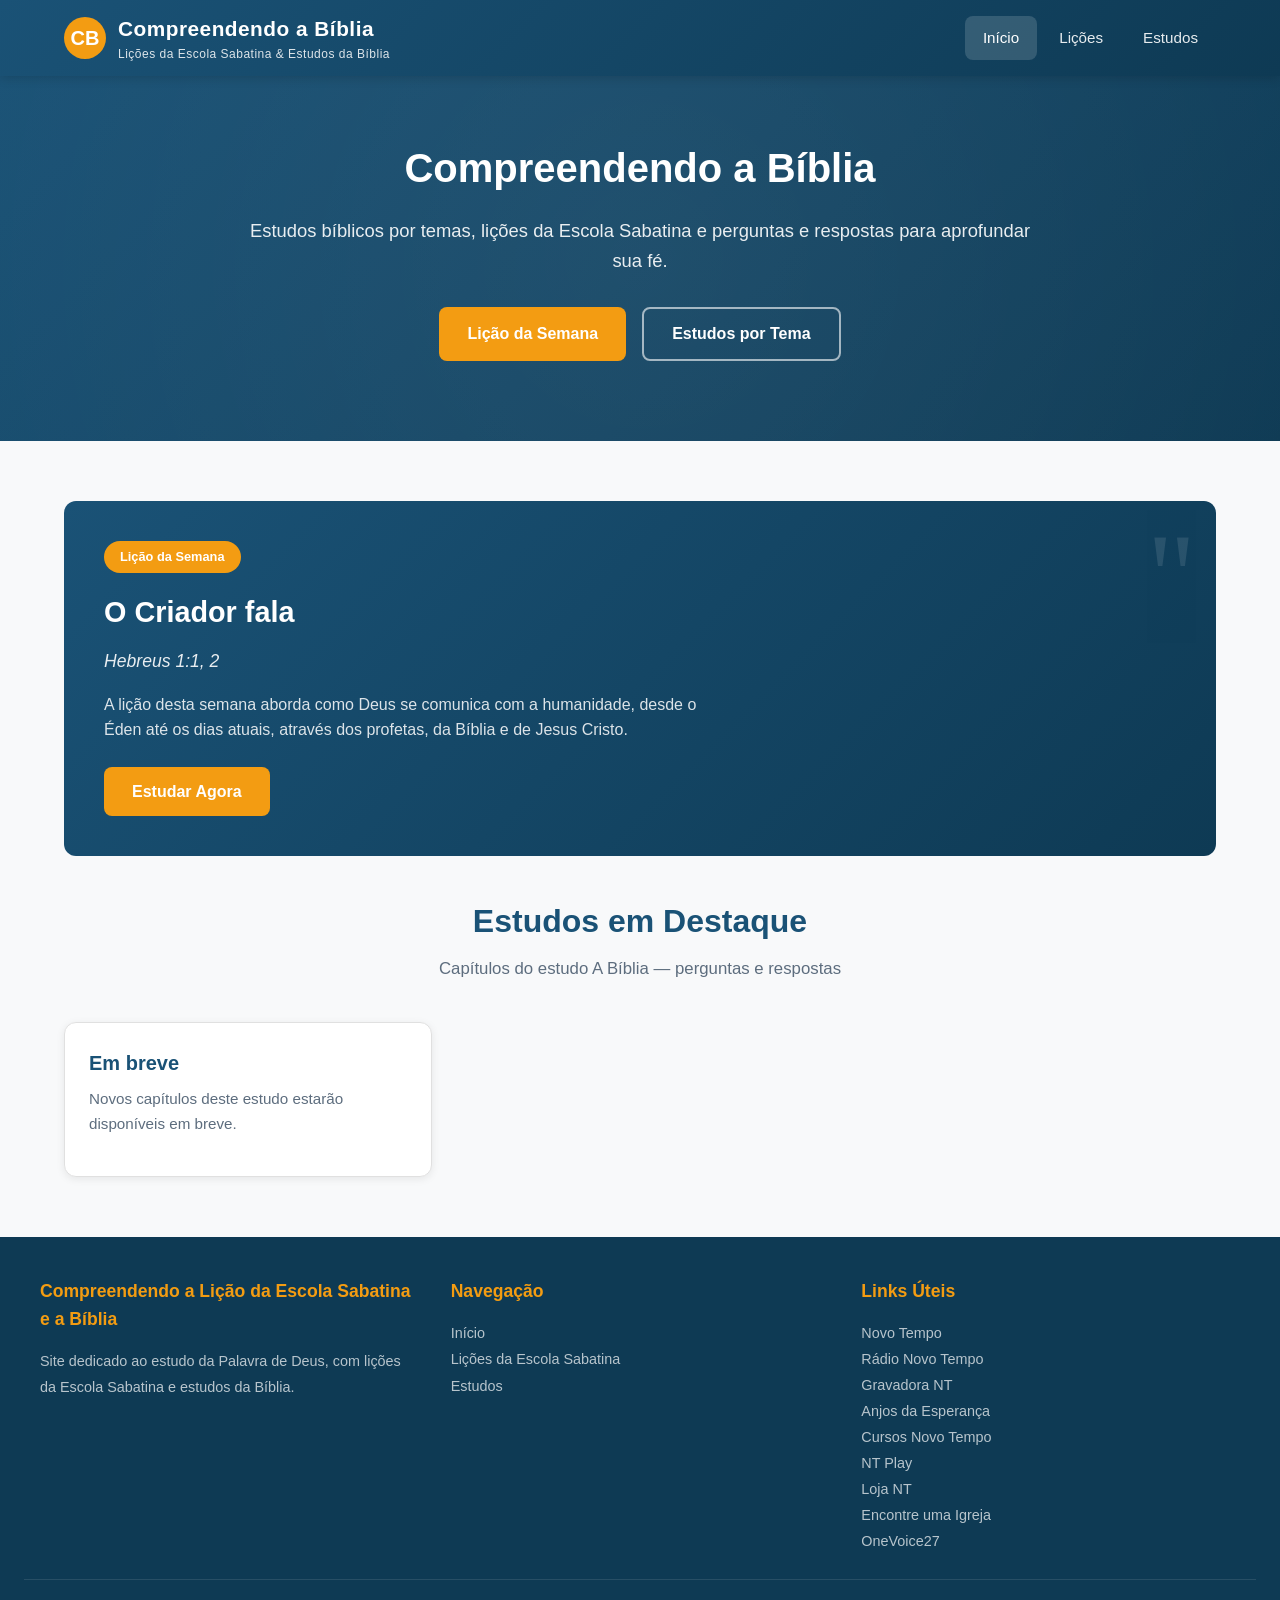
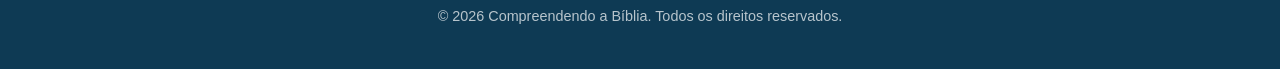
==== commit 91993fb1: "Update index.html" ====
--- a/index.html
+++ b/index.html
@@ -53,6 +53,7 @@
         <p><a href="https://www.ntplay.com/home/index.html" target="_blank" rel="noopener">NT Play</a></p>
         <p><a href="https://loja.novotempo.com/" target="_blank" rel="noopener">Loja NT</a></p>
         <p><a href="https://igrejas.adventistas.org/" target="_blank" rel="noopener">Encontre uma Igreja</a></p>
+        <p><a href="https://www.adventistas.org/pt/comunicacao/projeto/onevoice27/" target="_blank" rel="noopener">OneVoice27</a></p>
       </div>
     </div>
     <div class="footer-bottom">
@@ -60,6 +61,8 @@
     </div>
   </footer>
 
+  <script src="js/dados/dados-capitulo-1.js"></script>
+  <script src="js/dados/dados-capitulo-2.js"></script>
   <script src="js/data.js"></script>
   <script src="js/data-loader.js"></script>
   <script src="js/app.js"></script>
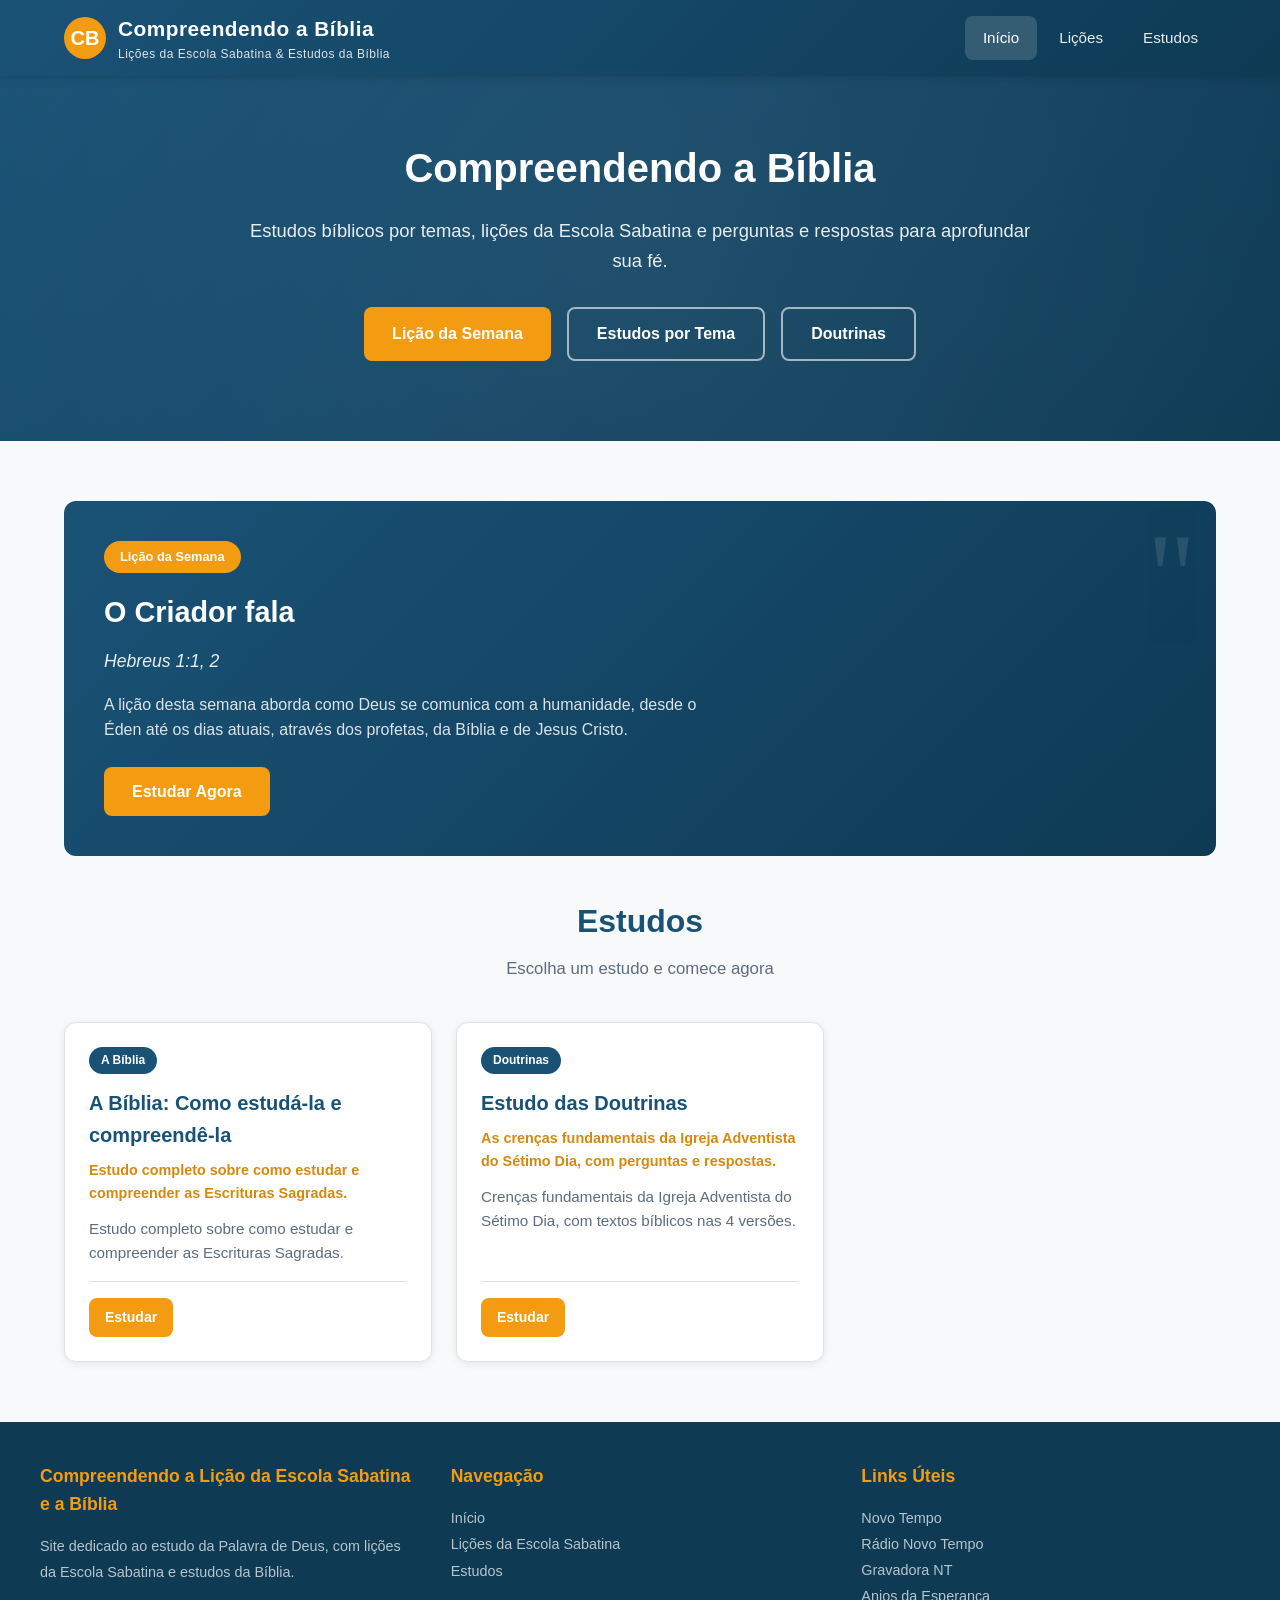
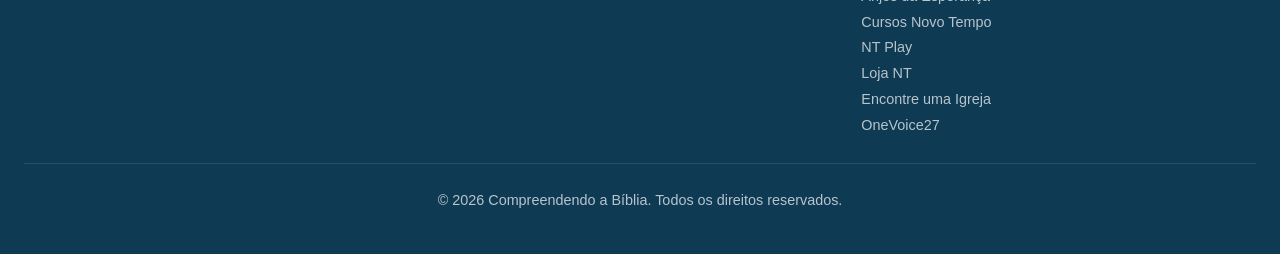
==== commit 9855475c: "Atualização em 05/10/2026 09:13" ====
--- a/index.html
+++ b/index.html
@@ -63,6 +63,7 @@
 
   <script src="js/dados/dados-capitulo-1.js"></script>
   <script src="js/dados/dados-capitulo-2.js"></script>
+  <script src="js/dados/dados-dotrinas.js"></script>
   <script src="js/data.js"></script>
   <script src="js/data-loader.js"></script>
   <script src="js/app.js"></script>
--- a/css/style.css
+++ b/css/style.css
@@ -1888,7 +1888,7 @@
   border-radius: 8px;
   line-height: 1.5;
 }
-.tema-secoes.aberto { max-height: 600px; }
+/* (a seção expandida pode usar a rolagem da .tema-sidebar) */
 
 /* ============================================================
    TEMA BÍBLIA — MOBILE: BARRA LATERAL EM GAVETA (DRAWER)
@@ -2018,3 +2018,95 @@
     font-size: 0.9rem;
   }
 }
+
+/* ===== Bot�o Voltar ao Topo ===== */
+#btnVoltarTopo {
+  position: fixed;
+  bottom: 28px;
+  right: 28px;
+  width: 48px;
+  height: 48px;
+  border: none;
+  border-radius: 50%;
+  background: linear-gradient(135deg, var(--primary) 0%, var(--primary-dark) 100%);
+  color: #fff;
+  font-size: 20px;
+  line-height: 1;
+  cursor: pointer;
+  opacity: 0;
+  visibility: hidden;
+  transform: translateY(16px);
+  transition: opacity 0.3s ease, transform 0.3s ease, visibility 0.3s;
+  box-shadow: 0 4px 14px rgba(0, 0, 0, 0.25);
+  z-index: 999;
+}
+#btnVoltarTopo:hover {
+  background: var(--secondary);
+  transform: translateY(-4px);
+}
+#btnVoltarTopo.visivel {
+  opacity: 1;
+  visibility: visible;
+  transform: translateY(0);
+}
+@media (max-width: 600px) {
+  #btnVoltarTopo {
+    bottom: 18px;
+    right: 18px;
+    width: 42px;
+    height: 42px;
+    font-size: 18px;
+  }
+}
+
+/* Blocos da IntroduþÒo Ós Doutrinas */
+.introducao-p {
+  background: var(--bg-card);
+  border-radius: var(--radius-lg);
+  padding: 20px 24px;
+  box-shadow: var(--shadow);
+  border: 1px solid var(--border);
+  margin-bottom: 20px;
+  cursor: pointer;
+  transition: var(--transition);
+}
+.introducao-p:hover { box-shadow: var(--shadow-hover); transform: translateY(-2px); }
+.introducao-p p { margin: 0; line-height: 1.8; }
+.introducao-p.ativo {
+  background: #fdf3e2;
+  border-color: var(--secondary);
+  box-shadow: 0 4px 18px rgba(243, 156, 18, 0.25);
+}
+
+
+/* Referências das Leituras da Semana (link para abrir o texto) */
+.leitura-link {
+  color: var(--primary);
+  text-decoration: none;
+  font-weight: 600;
+  cursor: pointer;
+}
+.leitura-link:hover {
+  text-decoration: underline;
+  color: var(--secondary-dark);
+}
+
+
+/* ===== Estudo do Professor: visual "mapa mental" dinâmico ===== */
+/* Os itens já vêm abertos por padrão — o professor decide se fecha. */
+.mapa-mental-item .slide-topicos,
+.mapa-mental-item .slide-nota,
+.mapa-mental-item > p,
+.mapa-mental-item > ul {
+  display: block;
+}
+.mapa-mental-item.fechado .slide-topicos,
+.mapa-mental-item.fechado .slide-nota,
+.mapa-mental-item.fechado > p,
+.mapa-mental-item.fechado > ul {
+  display: none;
+}
+.mapa-mental-item h3,
+.mapa-mental-item h4 {
+  cursor: pointer;
+}
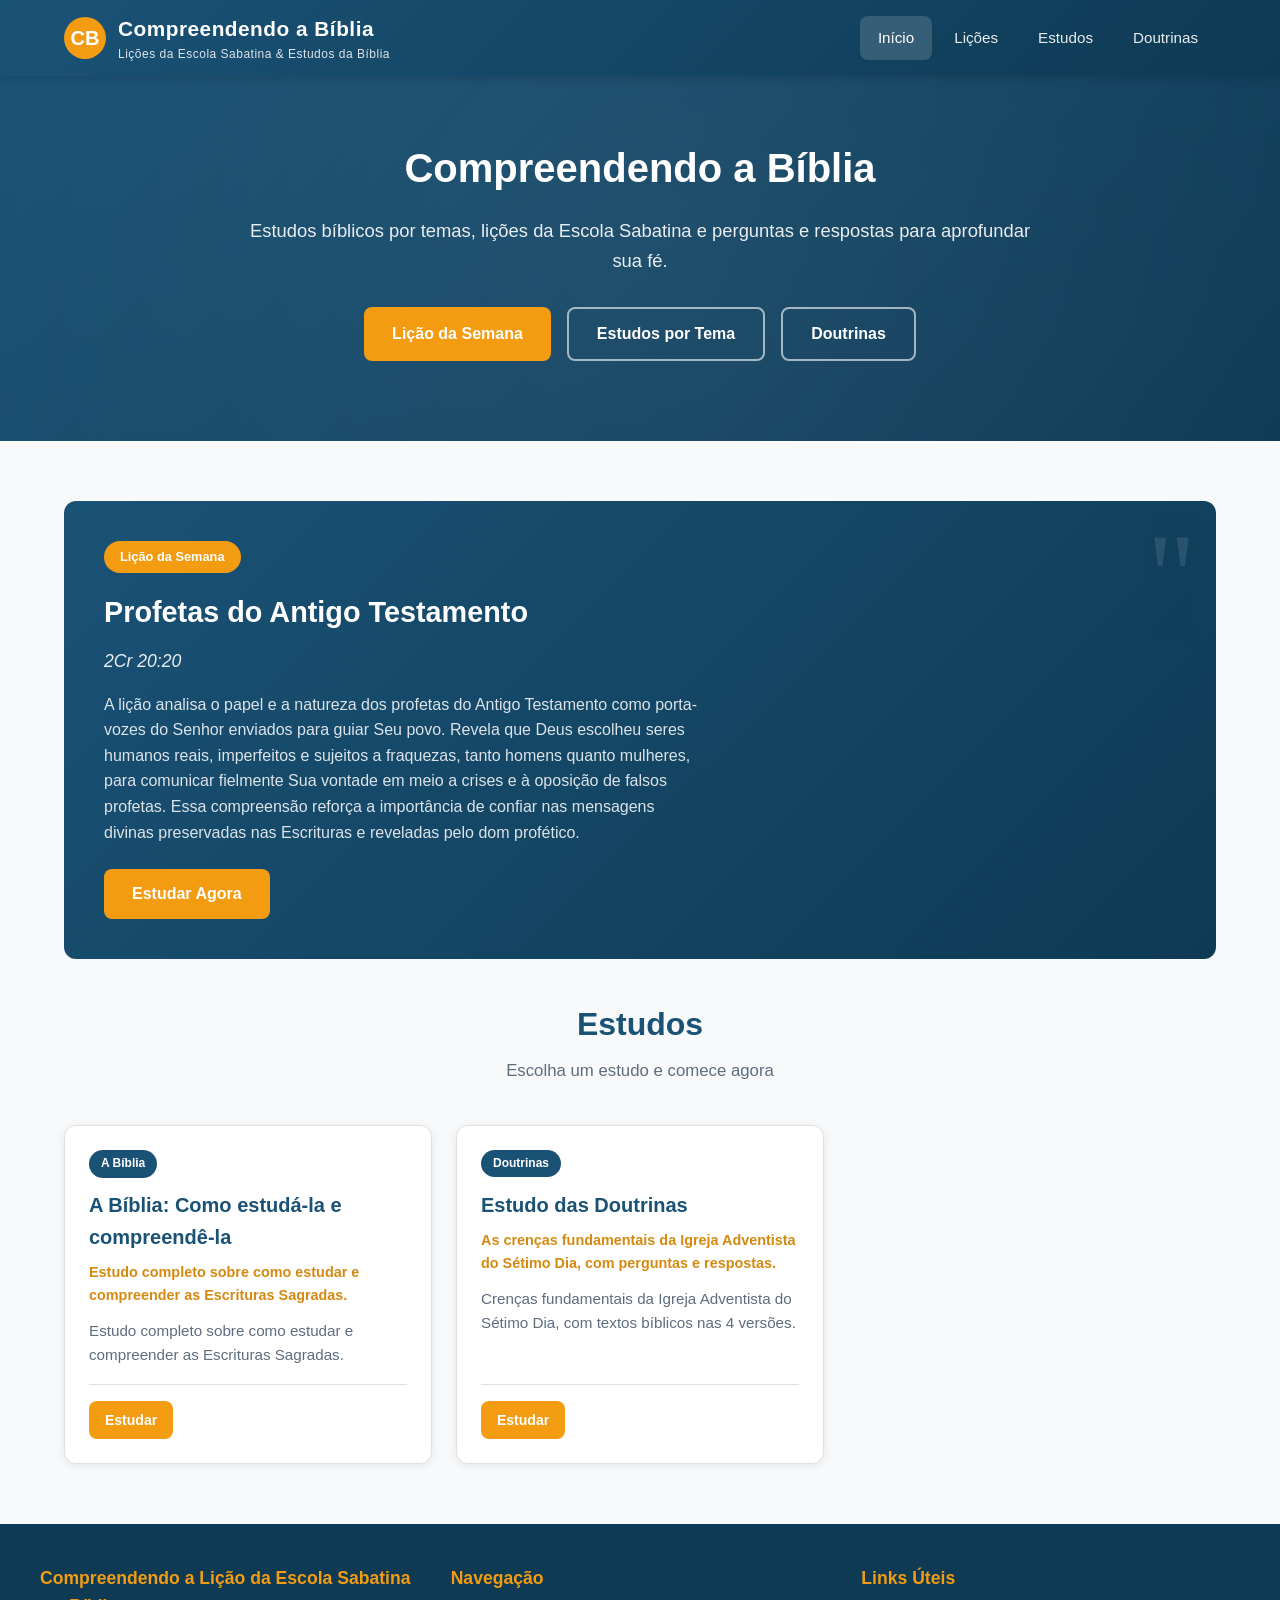
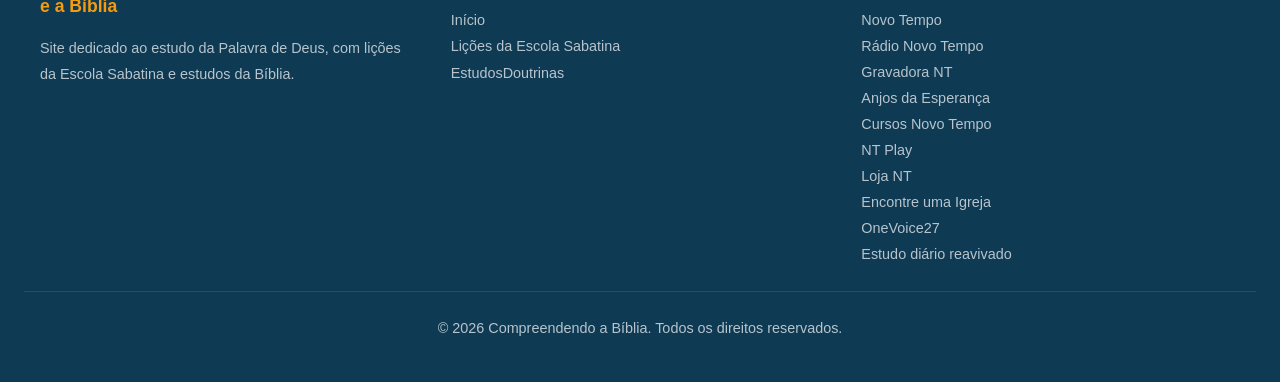
==== commit e98ededb: "Atualização em 11/10/2026 18:29" ====
--- a/index.html
+++ b/index.html
@@ -54,6 +54,7 @@
         <p><a href="https://loja.novotempo.com/" target="_blank" rel="noopener">Loja NT</a></p>
         <p><a href="https://igrejas.adventistas.org/" target="_blank" rel="noopener">Encontre uma Igreja</a></p>
         <p><a href="https://www.adventistas.org/pt/comunicacao/projeto/onevoice27/" target="_blank" rel="noopener">OneVoice27</a></p>
+        <p><a href="https://reavivadosporsuapalavra.org/" target="_blank" rel="noopener">Estudo diário reavivado</a></p>
       </div>
     </div>
     <div class="footer-bottom">
--- a/css/style.css
+++ b/css/style.css
@@ -1,5 +1,5 @@
 /* ============================================================
-   ESTILOS DO SITE — Compreendendo a Bíblia
+   ESTILOS DO SITE � Compreendendo a B�blia
    ============================================================ */
 
 :root {
@@ -218,7 +218,7 @@
   flex-wrap: wrap;
 }
 
-/* ============ BOTÕES ============ */
+/* ============ BOT�ES ============ */
 .btn {
   display: inline-flex;
   align-items: center;
@@ -364,7 +364,7 @@
   color: var(--text-light);
 }
 
-/* ============ LIÇÃO DA SEMANA ============ */
+/* ============ LI��O DA SEMANA ============ */
 .licao-destaque {
   background: linear-gradient(135deg, var(--primary) 0%, var(--primary-dark) 100%);
   color: white;
@@ -467,7 +467,7 @@
   border-color: var(--primary);
 }
 
-/* ============ PÁGINA DE DETALHE ============ */
+/* ============ P�GINA DE DETALHE ============ */
 .detalhe-header {
   background: linear-gradient(135deg, var(--primary) 0%, var(--primary-dark) 100%);
   color: white;
@@ -511,7 +511,7 @@
   font-size: 0.95rem;
 }
 
-/* ============ ABERTURA DA LIÇÃO ============ */
+/* ============ ABERTURA DA LI��O ============ */
 .abertura-licao {
   background: linear-gradient(135deg, #f8f9fa 0%, #e9ecef 100%);
   border-left: 4px solid var(--secondary);
@@ -627,7 +627,7 @@
   line-height: 1.7;
 }
 
-/* ============ NAVEGAÇÃO ENTRE LIÇÕES ============ */
+/* ============ NAVEGA��O ENTRE LI��ES ============ */
 .navegacao-licoes {
   display: flex;
   justify-content: space-between;
@@ -662,7 +662,7 @@
   pointer-events: none;
 }
 
-/* ============ ESTATÍSTICAS ============ */
+/* ============ ESTAT�STICAS ============ */
 .stats {
   display: grid;
   grid-template-columns: repeat(auto-fit, minmax(200px, 1fr));
@@ -859,7 +859,7 @@
   }
 }
 
-/* ============ ANIMAÇÕES ============ */
+/* ============ ANIMA��ES ============ */
 @keyframes fadeIn {
   from { opacity: 0; transform: translateY(10px); }
   to { opacity: 1; transform: translateY(0); }
@@ -876,7 +876,7 @@
 .card:nth-child(5) { animation-delay: 0.25s; }
 .card:nth-child(6) { animation-delay: 0.3s; }
 
-/* ============ PÁGINA DO PROFESSOR ============ */
+/* ============ P�GINA DO PROFESSOR ============ */
 .professor-header {
   background: linear-gradient(135deg, var(--primary) 0%, var(--primary-dark) 100%);
   color: white;
@@ -1035,7 +1035,7 @@
 }
 
 .professor-orientacoes li::before {
-  content: "✓";
+  content: "�";
   color: var(--accent);
   font-weight: bold;
   margin-right: 10px;
@@ -1123,7 +1123,7 @@
 }
 
 .slide-topicos li::before {
-  content: "▸";
+  content: "�";
   color: var(--secondary);
   font-weight: bold;
   position: absolute;
@@ -1321,7 +1321,7 @@
   }
 }
 
-/* ============ TEMA BÍBLIA ============ */
+/* ============ TEMA B�BLIA ============ */
 .tema-container {
   display: flex;
   min-height: calc(100vh - 200px);
@@ -1399,30 +1399,99 @@
     flex-direction: column;
   }
 
-  .tema-sidebar {
+  .tema-sidebar.nav-open {
+    display: block;
     width: 100%;
-    position: relative;
-    top: 0;
-    height: auto;
-    border-right: none;
+  }
+
+  .tema-sidebar-header {
+    padding: 14px 16px;
+  }
+
+  .tema-sidebar-header h3 {
+    font-size: 0.9rem;
+  }
+
+  .tema-sidebar-toggle {
+    display: flex;
+    align-items: center;
+    justify-content: space-between;
+    width: 100%;
+    padding: 12px 16px;
+    background: var(--primary);
+    color: white;
+    border: none;
+    cursor: pointer;
+    font-size: 0.95rem;
+    font-weight: 600;
+  }
+
+  .tema-sidebar-toggle::after {
+    content: "���";
+    font-size: 1.2rem;
+    display: inline-block;
+    transition: transform 0.2s ease;
+  }
+
+  .tema-sidebar.nav-open .tema-sidebar-toggle::after {
+    content: "���";
+    transform: rotate(180deg);
+  }
+
+  .tema-sidebar-nav {
+    display: block !important;
+    padding: 8px 0 8px 0;
+    width: 100%;
+  }
+
+  .tema-sidebar-nav a,
+  .tema-sidebar-nav .tema-capitulo-btn,
+  .tema-sidebar-nav .tema-secao-btn {
+    display: block;
+    width: 100%;
+    padding: 12px 20px;
+    text-decoration: none;
+    color: var(--text);
+    background: transparent;
+    border: none;
     border-bottom: 1px solid var(--border);
-  }
-
-  .tema-sidebar-toggle {
+    font-size: 0.92rem;
+    cursor: pointer;
+    text-align: left;
+  }
+
+  .tema-sidebar-nav a:hover,
+  .tema-sidebar-nav .tema-capitulo-btn:hover,
+  .tema-sidebar-nav .tema-secao-btn:hover {
+    background: #f0f7ff;
+    color: var(--primary);
+  }
+
+  .tema-sidebar-nav a.active,
+  .tema-sidebar-nav .tema-capitulo-btn.open,
+  .tema-sidebar-nav .tema-secao-btn.active {
+    background: #e8f4fd;
+    color: var(--primary);
+    font-weight: 600;
+  }
+
+  .tema-sidebar-overlay {
+    display: none;
+    position: fixed;
+    inset: 0;
+    background: rgba(0, 0, 0, 0.35);
+    z-index: 999;
+    backdrop-filter: blur(2px);
+  }
+
+  .tema-sidebar-overlay.ativo {
     display: block;
   }
 
-  .tema-sidebar-nav {
-    display: none;
-    padding: 8px 0;
-  }
-
-  .tema-sidebar-nav.open {
-    display: block;
-  }
-
-  .tema-sidebar-nav a {
-    padding: 12px 20px;
+  .tema-main {
+    flex: 1;
+    padding: 0;
+    min-width: 0;
   }
 }
 .capitulo-titulo {
@@ -1449,7 +1518,7 @@
   border-left: 4px solid var(--primary);
 }
 
-/* Seletor global de versão - FIXO NO TOPO */
+/* Seletor global de vers�o - FIXO NO TOPO */
 .versao-global {
   position: sticky;
   top: 74px;
@@ -1624,13 +1693,13 @@
   letter-spacing: 0.5px;
 }
 
-/* Card de estudo na página de estudos */
+/* Card de estudo na p�gina de estudos */
 .estudo-card {
   cursor: pointer;
   transition: var(--transition);
 }
 
-/* Perguntas na página de detalhe */
+/* Perguntas na p�gina de detalhe */
 .pergunta-card {
   background: var(--bg-card);
   border: 1px solid var(--border);
@@ -1740,7 +1809,7 @@
   box-shadow: var(--shadow-hover);
 }
 
-/* Botão voltar ao topo */
+/* Bot�o voltar ao topo */
 .back-to-top {
   position: fixed;
   bottom: 30px;
@@ -1794,7 +1863,7 @@
 }
 
 
-/* ===== Menu lateral em acordeão (capítulos) — novo visual ===== */
+/* ===== Menu lateral em acorde�o (cap�tulos) � novo visual ===== */
 .tema-sidebar {
   width: 280px;
   background: linear-gradient(180deg, #f4f8fb 0%, #e9f1f8 100%);
@@ -1888,11 +1957,19 @@
   border-radius: 8px;
   line-height: 1.5;
 }
-/* (a seção expandida pode usar a rolagem da .tema-sidebar) */
+/* (a se��o expandida pode usar a rolagem da .tema-sidebar) */
+
 
 /* ============================================================
-   TEMA BÍBLIA — MOBILE: BARRA LATERAL EM GAVETA (DRAWER)
+   TEMA BÍBLIA / DOUTRINAS — MOBILE (versão consolidada)
    ============================================================ */
+
+/* Barra mobile: escondida na versão web/desktop */
+.tema-nav-mobile {
+  display: none !important;
+}
+
+
 .tema-overlay {
   display: none;
   position: fixed;
@@ -1905,35 +1982,72 @@
 }
 
 @media (max-width: 768px) {
-  /* Container: volta a empilhar, sem altura mínima forçada */
+  /* Container empilhado no celular */
   .tema-container {
-    flex-direction: column;
-    min-height: auto;
-  }
-
-  /* Sidebar vira gaveta fixa escondida fora da tela */
+    display: flex !important;
+    flex-direction: column !important;
+  }
+
+  /* Barra mobile ocupa a linha inteira */
+  .tema-nav-mobile {
+    flex: 0 0 100%;
+    width: 100%;
+  }
+
+    .versao-global {
+    top: 132px;   /* antes era 126px — agora desce abaixo da barra de botões */
+  }
+
+  /* ===== Barra fixa: Capítulos / Anterior / Próximo ===== */
+  .tema-nav-mobile {
+    display: flex !important;
+    gap: 8px;
+    position: sticky;
+    top: 74px;              /* gruda logo abaixo do header */
+    z-index: 900;
+    background: #fff;
+    padding: 10px;
+    box-shadow: var(--shadow);
+    margin-bottom: 14px;
+  }
+  .tema-nav-mobile button {
+    flex: 1;
+    padding: 10px 8px;
+    font-size: 0.9rem;
+    font-weight: 600;
+    border: none;
+    border-radius: var(--radius);
+    background: var(--primary);
+    color: #fff;
+    cursor: pointer;
+  }
+
+
+  /* ===== Gaveta lateral (sidebar) — versão reforçada ===== */
   .tema-sidebar {
-    position: fixed;
-    top: 0;
-    left: 0;
-    bottom: 0;
-    width: 84%;
+    display: block !important;
+    position: fixed !important;
+    top: 0 !important;
+    left: 0 !important;
+    bottom: 0 !important;
+    width: 84% !important;
     max-width: 320px;
     height: 100vh;
-    z-index: 1050;
+    z-index: 1050 !important;
     transform: translateX(-105%);
     transition: transform 0.3s ease;
+    background: #fff !important;
     border-right: 1px solid #d3e0ea;
     box-shadow: 4px 0 20px rgba(0, 0, 0, 0.25);
-    border-bottom: none;
     overflow-y: auto;
   }
+
+  /* Quando aberta, entra na tela por cima do overlay */
   .tema-sidebar.aberta {
-    transform: translateX(0);
-  }
-
-  /* A navegação fica SEMPRE visível dentro da gaveta
-     (quem abre/fecha agora é a gaveta inteira) */
+    display: block !important;
+    transform: translateX(0) !important;
+  }
+
   .tema-sidebar-nav {
     display: block !important;
   }
@@ -1941,51 +2055,24 @@
     max-height: 2000px;
   }
 
-  /* Botão fixo "☰ Capítulos" — gruda logo abaixo do header */
-  .tema-abrir-gaveta {
-    display: inline-flex;
-    align-items: center;
-    gap: 8px;
+
+  /* ===== Seletor de versão (MANTIDO) ===== */
+  .versao-global {
     position: sticky;
-    top: 74px;
-    z-index: 900;
-    background: var(--primary);
-    color: #fff;
-    border: none;
-    border-radius: var(--radius);
-    padding: 10px 18px;
+    top: 126px;
+    z-index: 950;
+    margin-bottom: 10px;
+  }
+  .versao-global-titulo {
+    padding: 8px 16px;
     font-size: 0.9rem;
-    font-weight: 600;
-    cursor: pointer;
-    margin-bottom: 14px;
-    box-shadow: var(--shadow);
-  }
-
-  /* Conteúdo ocupa a tela toda, com respiro */
-  .tema-main {
-    padding: 0 16px 48px;
-    width: 100%;
-  }
-
-/* Seletor de versão FICA FIXO no mobile, logo abaixo do menu */
-.versao-global {
-  position: sticky;
-  top: 126px;              /* gruda abaixo do header */
-  z-index: 950;           /* acima do conteúdo, abaixo do header */
-  margin-bottom: 10px;
-}
-.versao-global-titulo {
-  padding: 8px 16px;      /* mais compacto no celular */
-  font-size: 0.9rem;
-}
-.versao-global-tabs .versao-tab {
-  padding: 10px 12px;     /* abas menores, cabem na tela */
-  font-size: 0.8rem;
-}
-
-
-
-  /* Textos: tamanho confortável e espaçamento melhor */
+  }
+  .versao-global-tabs .versao-tab {
+    padding: 10px 12px;
+    font-size: 0.8rem;
+  }
+
+  /* ===== Tipografia (MANTIDA) ===== */
   .capitulo-titulo h2 {
     font-size: 1.3rem;
   }
@@ -2018,6 +2105,8 @@
     font-size: 0.9rem;
   }
 }
+
+
 
 /* ===== Bot�o Voltar ao Topo ===== */
 #btnVoltarTopo {
@@ -2059,7 +2148,7 @@
   }
 }
 
-/* Blocos da IntroduþÒo Ós Doutrinas */
+/* Blocos da Introdu��o �s Doutrinas */
 .introducao-p {
   background: var(--bg-card);
   border-radius: var(--radius-lg);
@@ -2079,7 +2168,7 @@
 }
 
 
-/* Referências das Leituras da Semana (link para abrir o texto) */
+/* Refer�ncias das Leituras da Semana (link para abrir o texto) */
 .leitura-link {
   color: var(--primary);
   text-decoration: none;
@@ -2092,8 +2181,8 @@
 }
 
 
-/* ===== Estudo do Professor: visual "mapa mental" dinâmico ===== */
-/* Os itens já vêm abertos por padrão — o professor decide se fecha. */
+/* ===== Estudo do Professor: visual "mapa mental" din�mico ===== */
+/* Os itens j� v�m abertos por padr�o � o professor decide se fecha. */
 .mapa-mental-item .slide-topicos,
 .mapa-mental-item .slide-nota,
 .mapa-mental-item > p,
@@ -2110,3 +2199,221 @@
 .mapa-mental-item h4 {
   cursor: pointer;
 }
+
+
+/* ===== QUIZ ESTILO KAHOOT ===== */
+.quiz-progresso { margin-top: 20px; }
+.quiz-progresso-barra {
+  height: 10px;
+  background: #e5eef5;
+  border-radius: 6px;
+  overflow: hidden;
+}
+.quiz-progresso-preenchido {
+  height: 100%;
+  background: var(--primary);
+  border-radius: 6px;
+  transition: width 0.4s ease;
+}
+.quiz-progresso-info {
+  display: flex;
+  justify-content: space-between;
+  margin-top: 10px;
+  flex-wrap: wrap;
+  gap: 8px;
+}
+
+.quiz-timer { margin-top: 16px; }
+.quiz-timer-rotulo {
+  font-weight: 700;
+  font-size: 1rem;
+  margin-bottom: 6px;
+  color: var(--primary);
+}
+.quiz-timer-alerta { color: #dc3545; }
+.quiz-timer-barra {
+  height: 8px;
+  background: #e5eef5;
+  border-radius: 6px;
+  overflow: hidden;
+}
+.quiz-timer-preenchido {
+  height: 100%;
+  background: var(--secondary);
+  border-radius: 6px;
+  transition: width 1s linear;
+}
+
+.quiz-opcao { transition: transform 0.1s ease; }
+.quiz-opcao:not(:disabled):hover { transform: scale(1.01); }
+.quiz-correta {
+  background: #d4edda !important;
+  border-color: #28a745 !important;
+  font-weight: 600;
+}
+.quiz-errada {
+  background: #f8d7da !important;
+  border-color: #dc3545 !important;
+}
+
+.quiz-feedback {
+  margin-top: 20px;
+  padding: 18px;
+  border-radius: 12px;
+}
+.quiz-feedback-ok { background: #eaf7ee; border: 1px solid #28a745; }
+.quiz-feedback-erro { background: #fdf0f1; border: 1px solid #dc3545; }
+.quiz-feedback-titulo { font-size: 1.15rem; font-weight: 700; }
+
+.quiz-ref {
+  margin-top: 12px;
+  padding: 10px 14px;
+  background: #fff8e6;
+  border-left: 4px solid #f0a500;
+  border-radius: 8px;
+  font-size: 0.95rem;
+}
+
+.quiz-revisao-item {
+  padding: 16px;
+  border-radius: 12px;
+  margin-bottom: 14px;
+  border: 1px solid #e0e0e0;
+}
+.quiz-revisao-ok { border-left: 5px solid #28a745; background: #f7fcf8; }
+.quiz-revisao-erro { border-left: 5px solid #dc3545; background: #fef8f8; }
+.quiz-revisao-header {
+  display: flex;
+  align-items: center;
+  gap: 10px;
+}
+
+.quiz-escolhida {
+  border-color: var(--primary) !important;
+  border-width: 2px !important;
+}
+
+/* ===== CORREÇÃO DE VISIBILIDADE DO QUIZ ===== */
+#quiz-opcoes {
+  display: grid !important;
+  gap: 10px !important;
+}
+#quiz-opcoes .quiz-opcao,
+#quiz-opcoes button.btn {
+  display: block !important;
+  visibility: visible !important;
+  opacity: 1 !important;
+  color: #1f3b57 !important;
+  background: #ffffff !important;
+  border: 1px solid var(--primary) !important;
+  text-align: left;
+}
+#quiz-opcoes .quiz-opcao:disabled {
+  cursor: default;
+}
+/* Feedback sempre legível */
+.quiz-feedback,
+.quiz-feedback * {
+  color: #222222 !important;
+}
+.quiz-feedback-ok .quiz-feedback-titulo { color: #1e7e34 !important; }
+.quiz-feedback-erro .quiz-feedback-titulo { color: #dc3545 !important; }
+
+
+/* ===== QUIZ: ZEBRA, FUNDO PROFISSIONAL E IDENTIFICAÇÃO ===== */
+
+/* Fundo profissional do card da pergunta */
+#quiz-body .pergunta-card {
+  background: linear-gradient(135deg, #f8fbfe 0%, #eef4fa 100%);
+  border: 1px solid #d3e0ea;
+  border-radius: 14px;
+  box-shadow: 0 4px 14px rgba(31, 59, 87, 0.08);
+}
+
+
+/* Zebra: verde claro + areia dourada suave */
+#quiz-opcoes .quiz-opcao:nth-child(odd) {
+  background: #e9f6ec !important;
+}
+#quiz-opcoes .quiz-opcao:nth-child(even) {
+  background: #fdf6e0 !important;
+}
+#quiz-opcoes .quiz-opcao:not(:disabled):hover {
+  background: #d5edda !important;
+  border-color: #1e7e34 !important;
+}
+
+/* Destaques pós-resposta (por isso vêm DEPOIS da zebra) */
+#quiz-opcoes .quiz-opcao.quiz-correta {
+  background: #d4edda !important;
+  border-color: #28a745 !important;
+}
+#quiz-opcoes .quiz-opcao.quiz-errada {
+  background: #f8d7da !important;
+  border-color: #dc3545 !important;
+}
+
+/* Badge "Corretas" em azul, estilo botão */
+.quiz-badge-corretas {
+  background: linear-gradient(135deg, #1565c0, #4a90e2) !important;
+  color: #ffffff !important;
+  padding: 8px 18px;
+  border-radius: 22px;
+  font-weight: 700;
+  font-size: 0.95rem;
+  box-shadow: 0 3px 8px rgba(21, 101, 192, 0.35);
+}
+
+/* Tela de identificação */
+.quiz-nome-card {
+  max-width: 520px;
+  margin: 40px auto;
+  padding: 32px 24px;
+  text-align: center;
+  background: linear-gradient(135deg, #f8fbfe, #eef4fa);
+  border: 1px solid #d3e0ea;
+  border-radius: 16px;
+  box-shadow: 0 6px 20px rgba(31, 59, 87, 0.10);
+}
+.quiz-nome-card h1 { margin-top: 12px; }
+.quiz-nome-input {
+  width: 100%;
+  max-width: 380px;
+  padding: 12px 16px;
+  font-size: 1rem;
+  border: 2px solid #d3e0ea;
+  border-radius: 10px;
+  margin: 16px 0;
+  outline: none;
+  box-sizing: border-box;
+}
+.quiz-nome-input:focus {
+  border-color: var(--primary);
+}
+
+
+/* ===== TELA DE INÍCIO DO QUIZ ===== */
+.quiz-inicio-card {
+  max-width: 520px;
+  margin: 48px auto;
+  padding: 36px 28px;
+  text-align: center;
+  background: linear-gradient(135deg, #f8fbfe, #eef4fa);
+  border: 1px solid #d3e0ea;
+  border-radius: 16px;
+  box-shadow: 0 6px 20px rgba(31, 59, 87, 0.10);
+}
+.quiz-inicio-card h1 { margin-top: 12px; }
+.quiz-inicio-aviso {
+  margin: 14px 0 20px;
+  padding: 12px 16px;
+  background: #fff8e6;
+  border-left: 4px solid #f0a500;
+  border-radius: 8px;
+  font-size: 0.95rem;
+  text-align: left;
+}
+.quiz-inicio-btn {
+  font-size: 1.1rem;
+  padding: 14px 36px;
+}
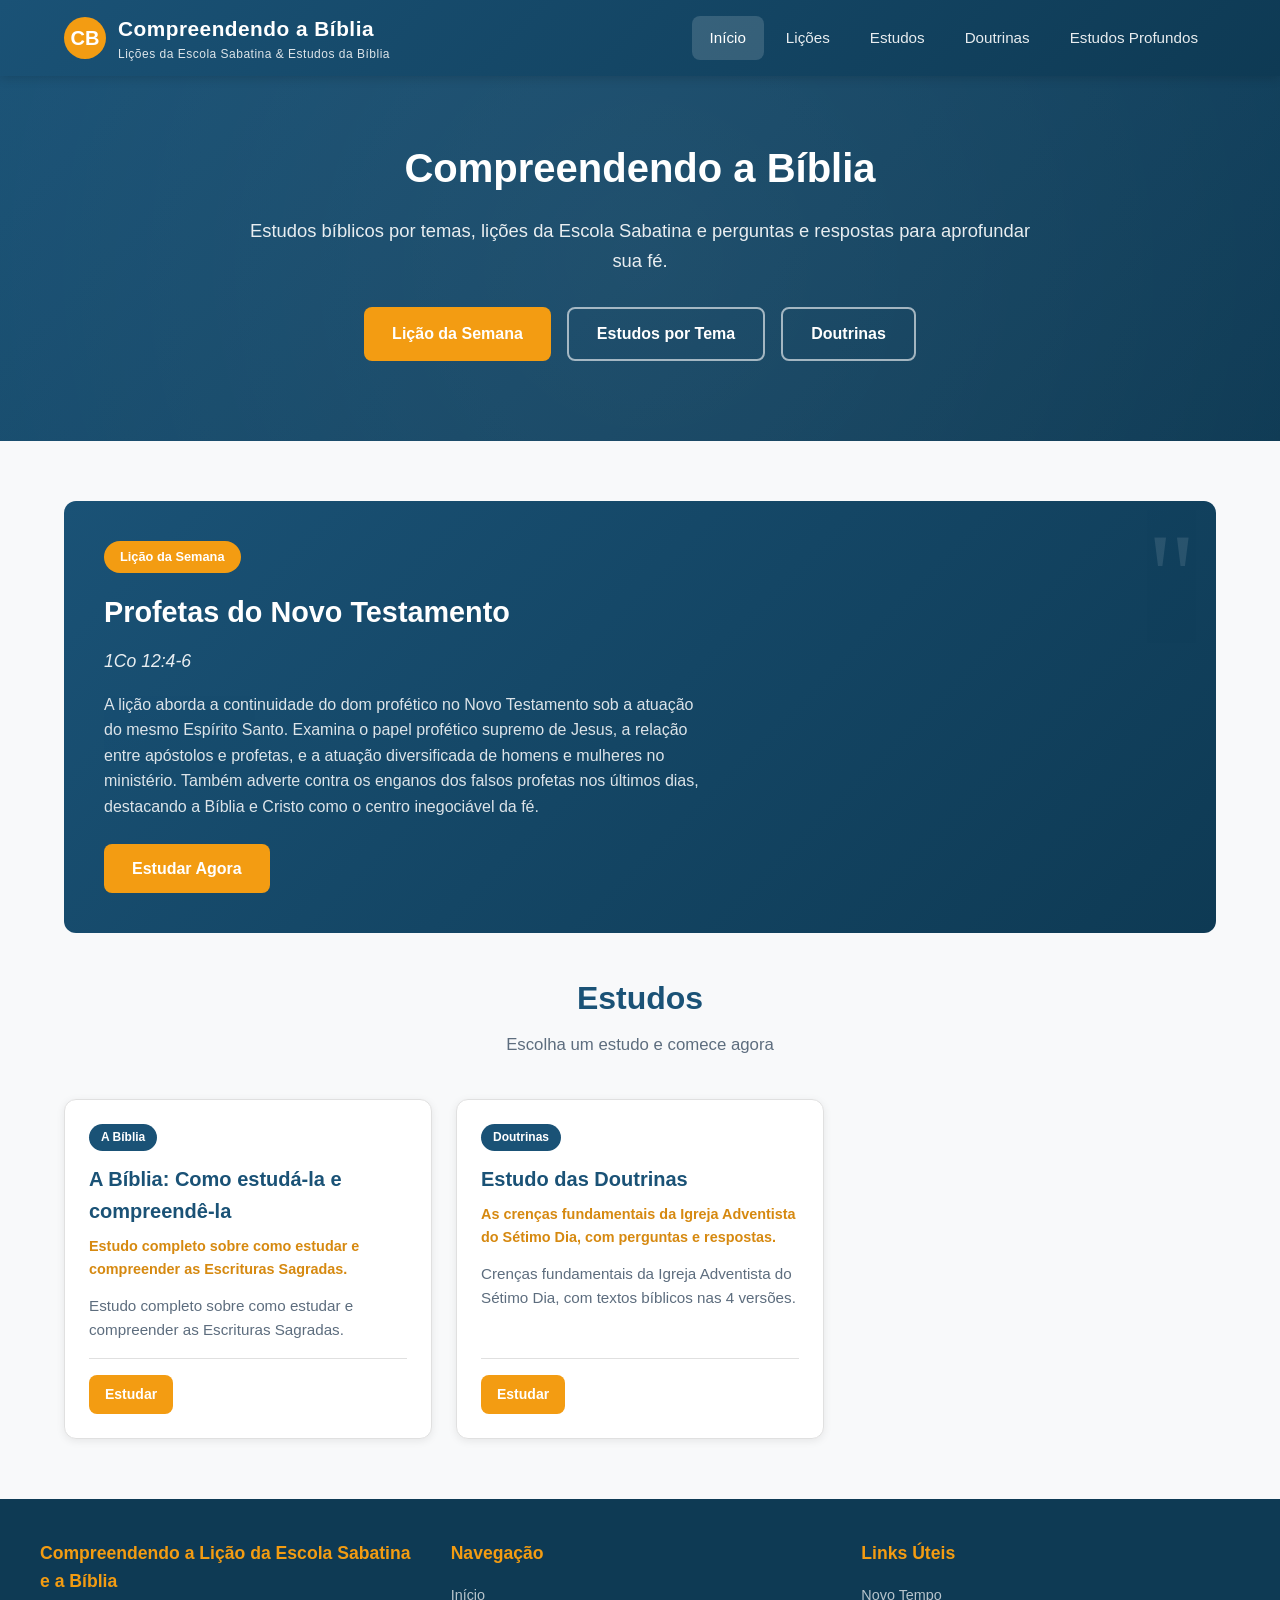
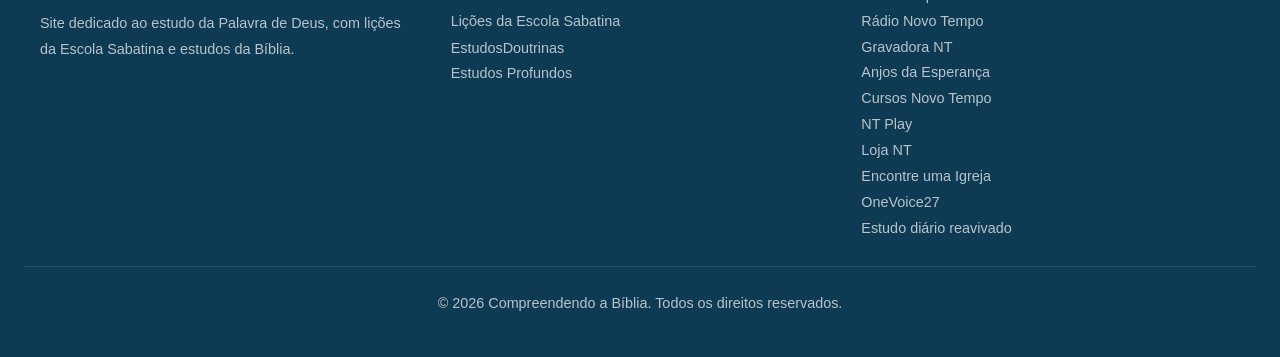
==== commit 072859de: "Atualização em 17/10/2026 18:27" ====
--- a/index.html
+++ b/index.html
@@ -23,6 +23,7 @@
         <a href="index.html" class="active">Início</a>
         <a href="licoes.html">Lições</a>
         <a href="tema-biblia.html">Estudos</a>
+        <a href="estudos-profundos.html">Estudos Profundos</a>
       </nav>
     </div>
   </header>
@@ -42,6 +43,7 @@
         <p><a href="index.html">Início</a></p>
         <p><a href="licoes.html">Lições da Escola Sabatina</a></p>
         <a href="tema-biblia.html">Estudos</a>
+        <p><a href="estudos-profundos.html">Estudos Profundos</a></p>
       </div>
       <div>
         <h3>Links Úteis</h3>
